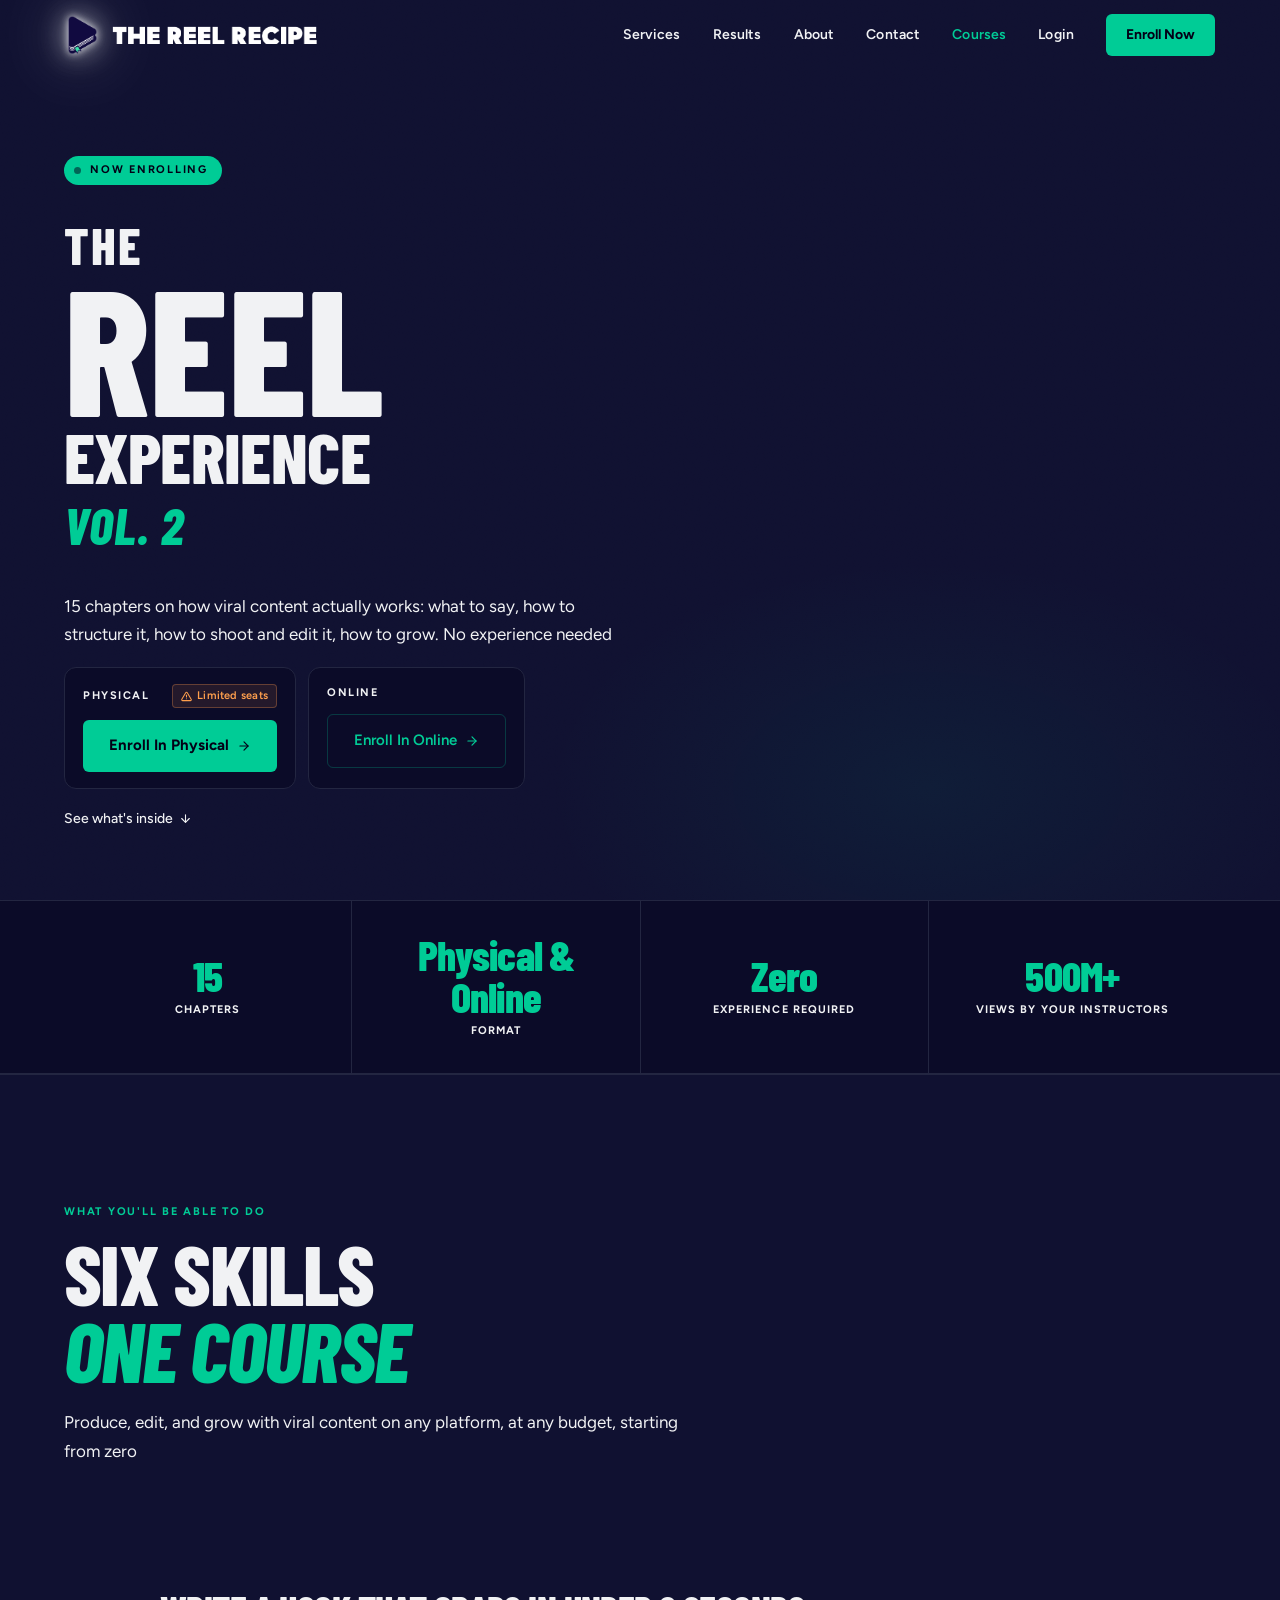
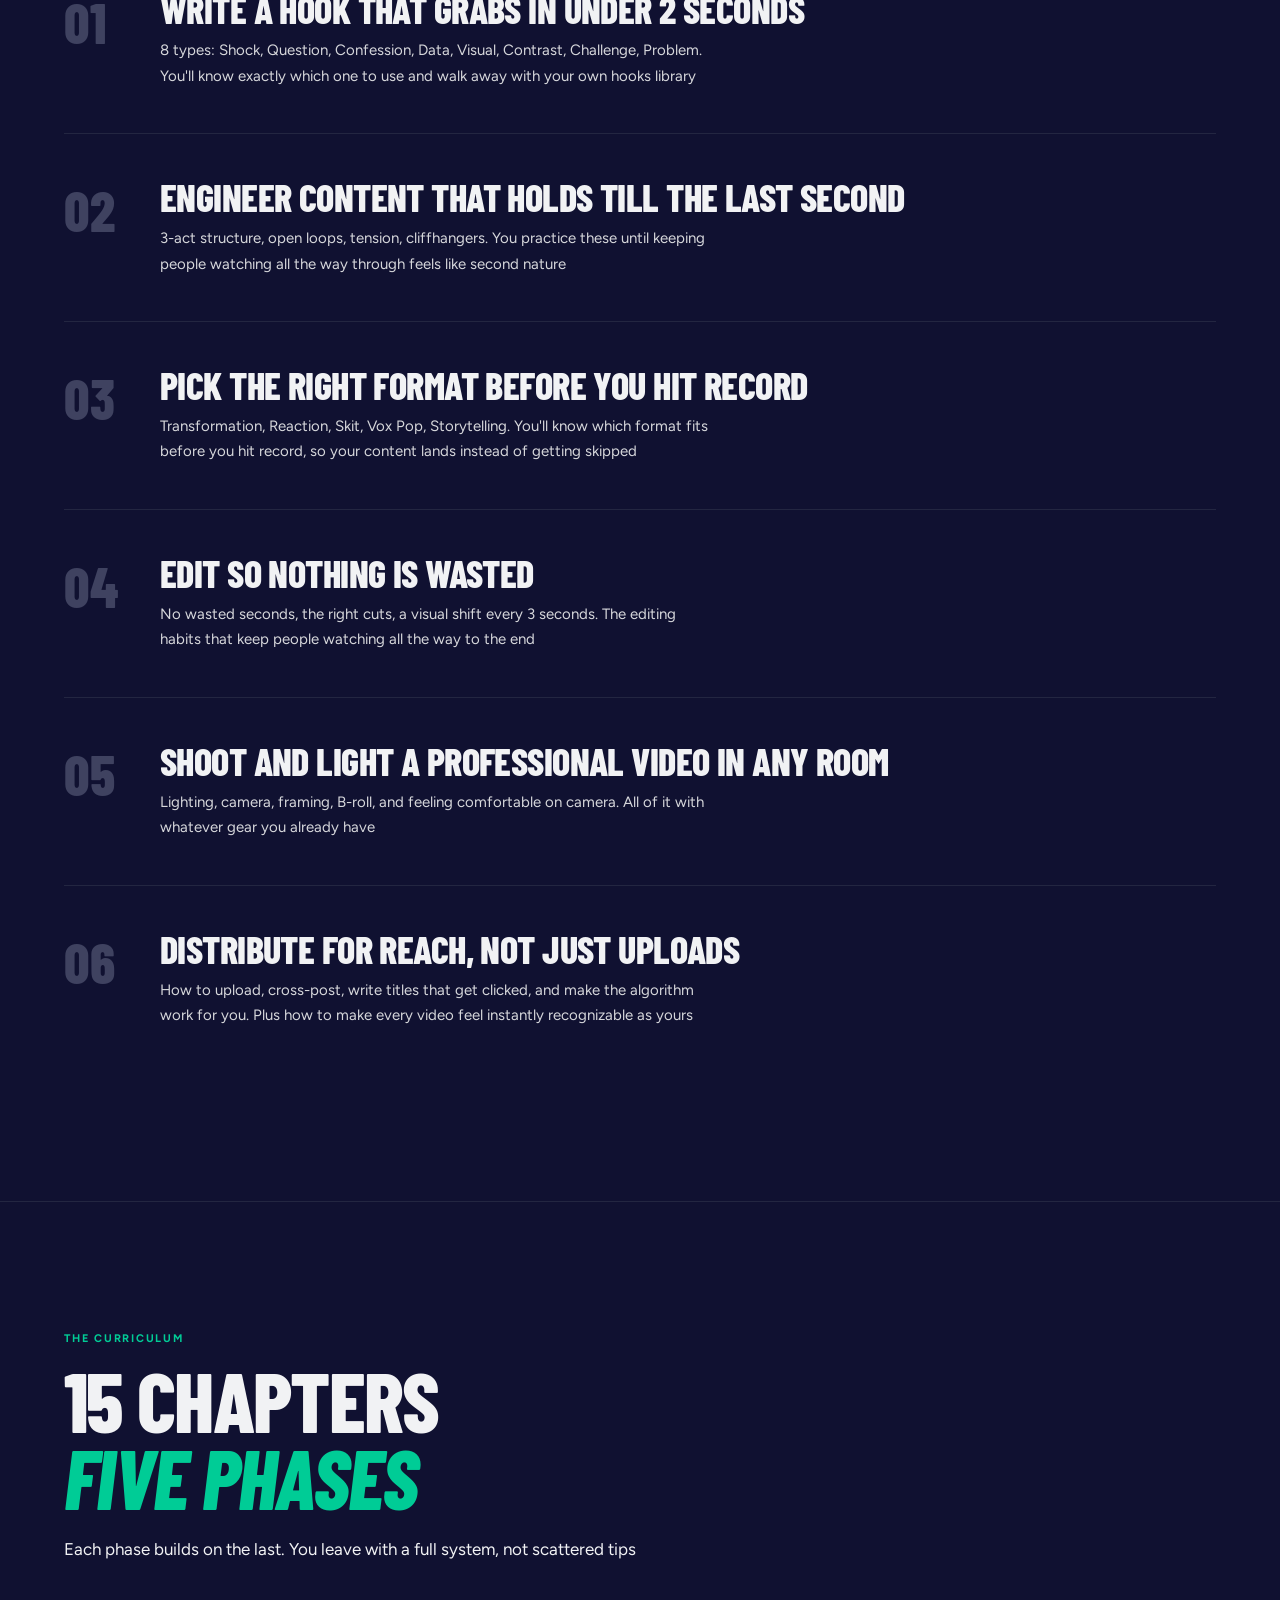
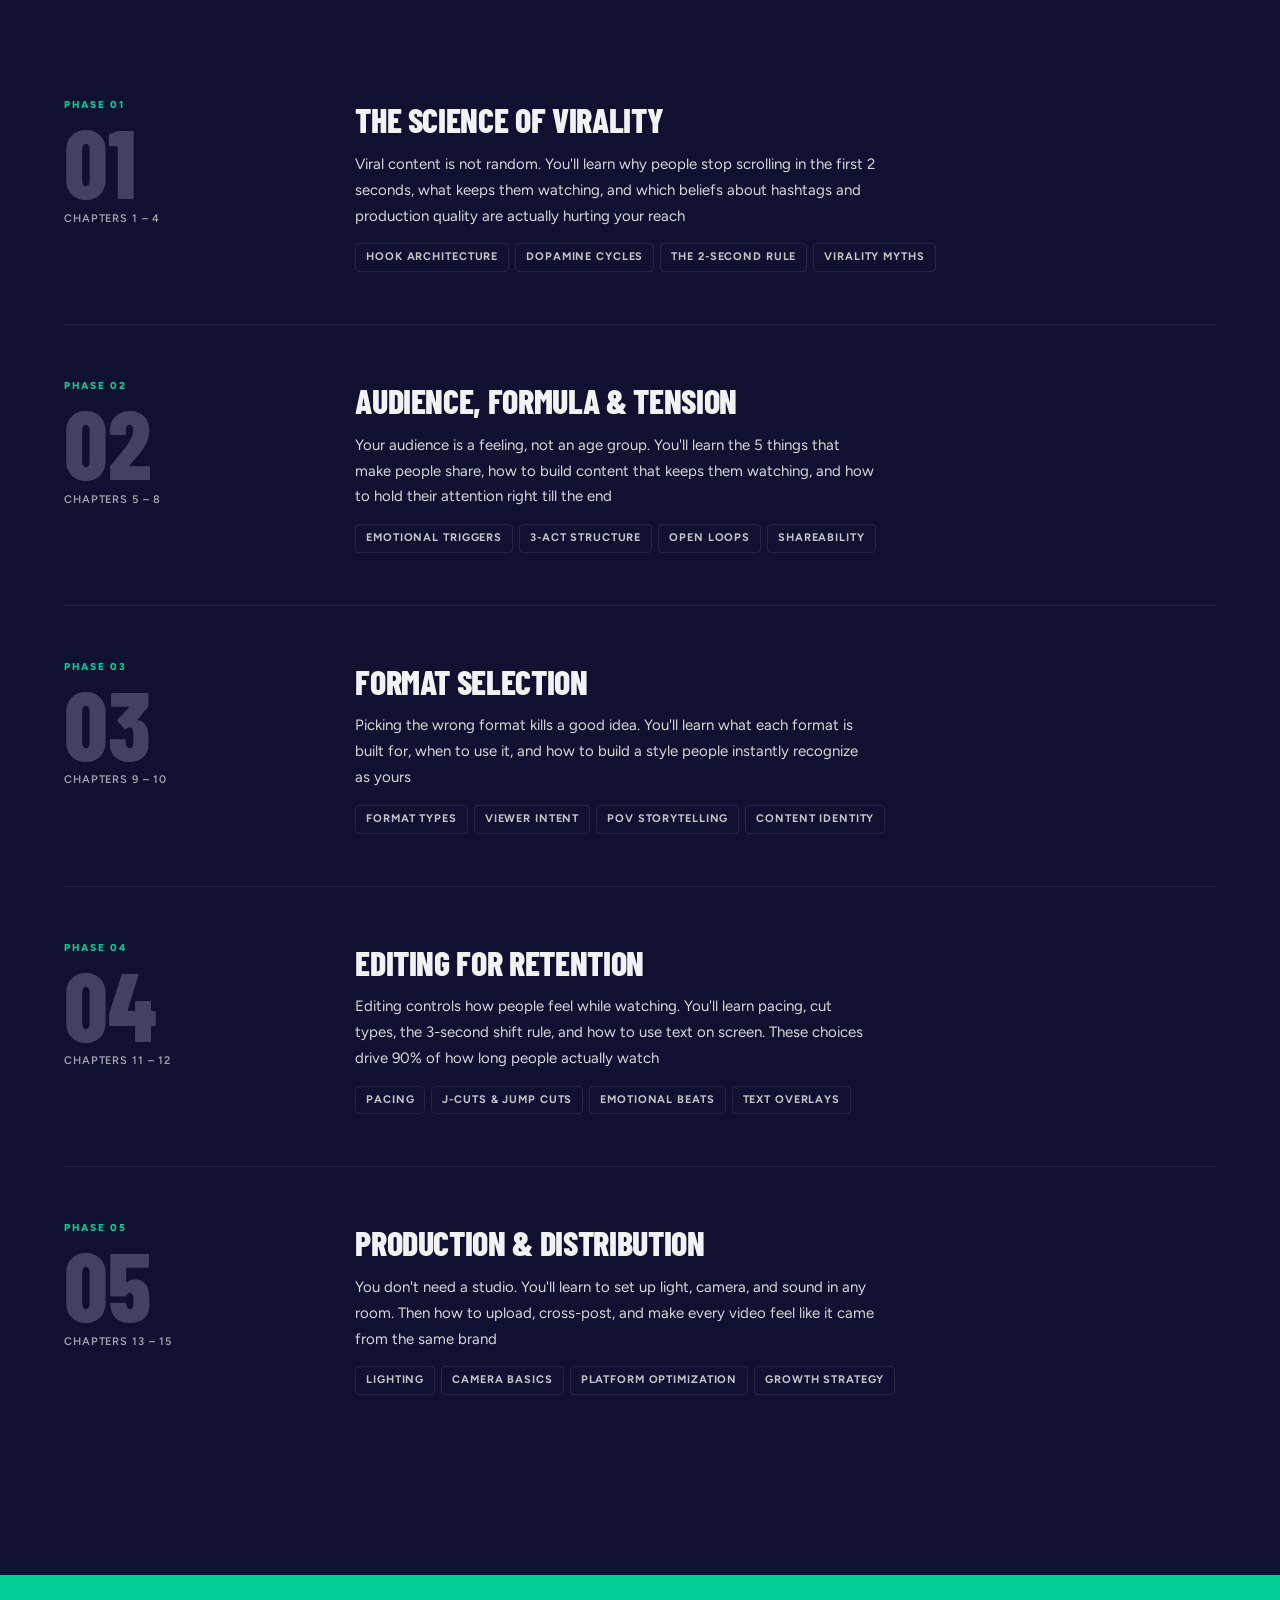
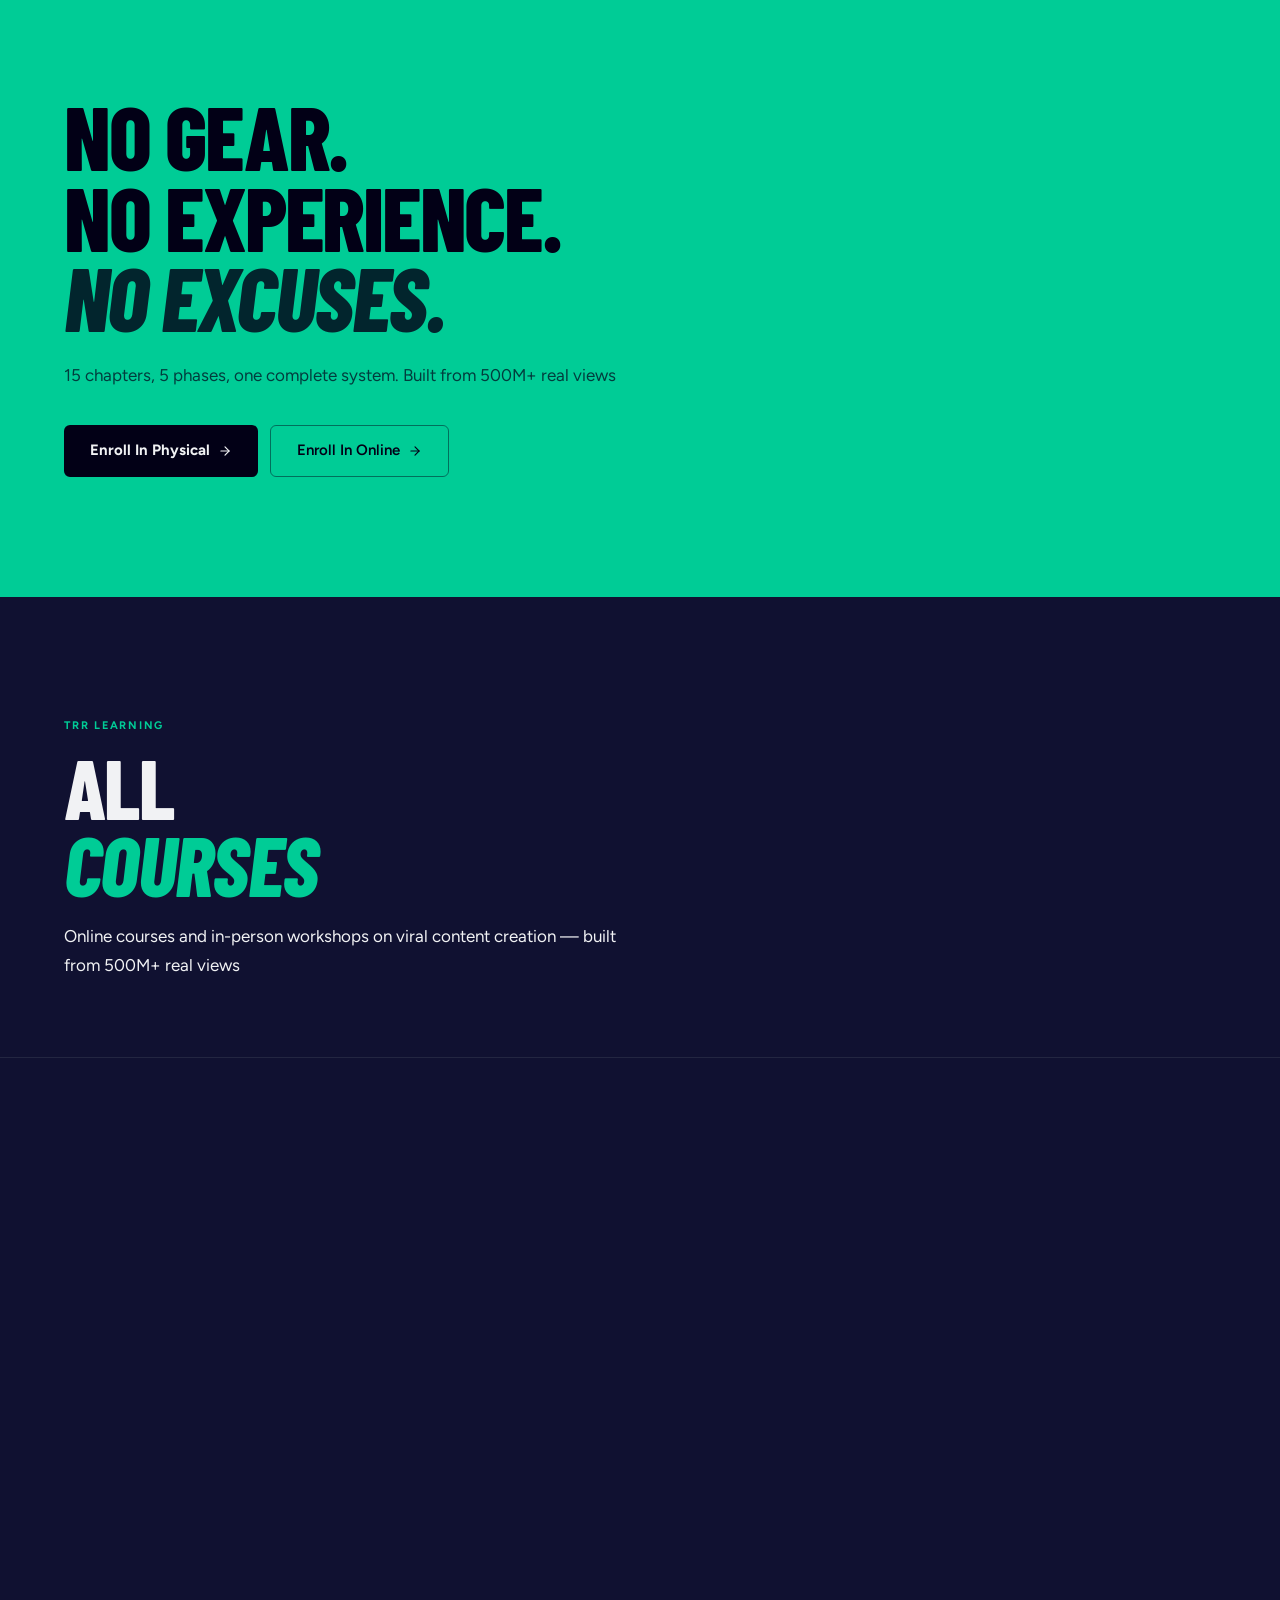
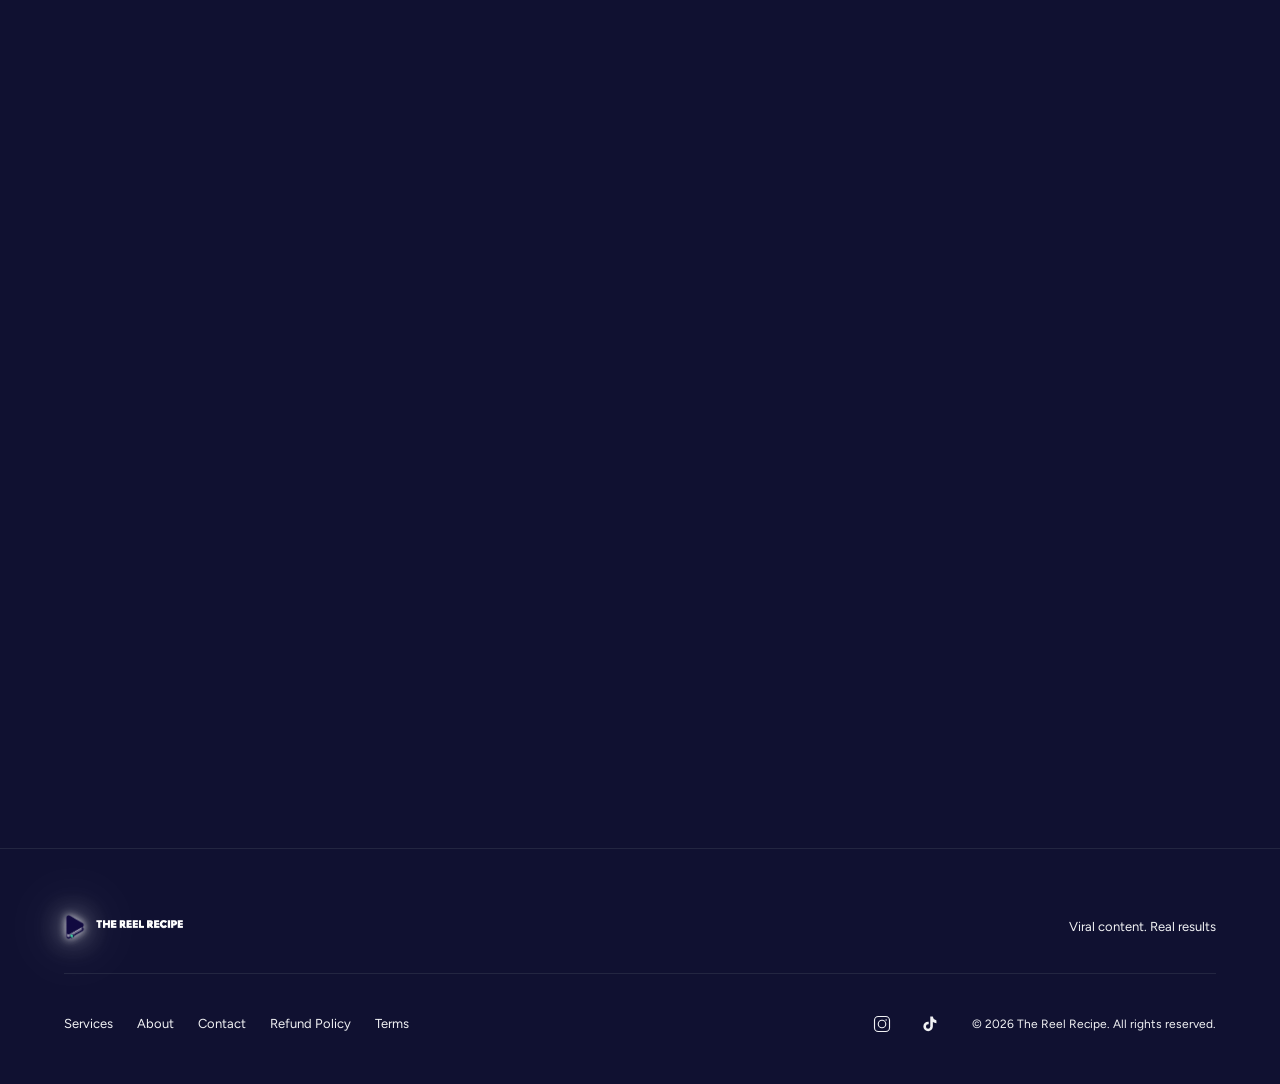
==== index.html @ 1aa3c566 "Rename course.html to index.html Co-Authored-By: Claude Sonnet 4.6 <noreply@anthropic.com>" ====
<!DOCTYPE html>
<html lang="en" dir="ltr">
<head>
  <!-- Google Tag Manager -->
  <script>(function(w,d,s,l,i){w[l]=w[l]||[];w[l].push({'gtm.start':
  new Date().getTime(),event:'gtm.js'});var f=d.getElementsByTagName(s)[0],
  j=d.createElement(s),dl=l!='dataLayer'?'&l='+l:'';j.async=true;j.src=
  'https://www.googletagmanager.com/gtm.js?id='+i+dl;f.parentNode.insertBefore(j,f);
  })(window,document,'script','dataLayer','GTM-PLQF6TVG');</script>
  <!-- End Google Tag Manager -->

  <meta charset="UTF-8">
  <meta name="viewport" content="width=device-width, initial-scale=1.0">
  <title>The Reel Experience Vol. 2 | The Reel Recipe</title>
  <meta name="description" content="The Reel Experience Vol. 2 — 15 chapters. The complete system for making content that goes viral, from the team behind 500M+ views.">
  <meta name="theme-color" content="#090b1a">

  <link rel="preconnect" href="https://fonts.googleapis.com">
  <link rel="preconnect" href="https://fonts.gstatic.com" crossorigin>
  <link rel="preload" href="./fonts/vip-hala-bold.otf" as="font" type="font/otf" crossorigin>
  <link href="https://fonts.googleapis.com/css2?family=Barlow+Condensed:ital,wght@0,600;0,700;0,800;0,900;1,700;1,800&family=Figtree:wght@300;400;500;600&family=Cairo:wght@400;500;600;700;800&display=block" rel="stylesheet">

  <link rel="stylesheet" href="styles.css">

  <style>
    /* ── Course hero ── */
    .course-hero {
      min-height: 100svh;
      display: flex; flex-direction: column; justify-content: center;
      padding-top: 68px;
      position: relative; overflow: hidden;
    }

    .course-hero::before {
      content: '';
      position: absolute; inset: 0; z-index: 0; pointer-events: none;
      background-image: url("data:image/svg+xml,%3Csvg xmlns='http://www.w3.org/2000/svg' width='300' height='300'%3E%3Cfilter id='n'%3E%3CfeTurbulence type='fractalNoise' baseFrequency='0.75' numOctaves='4' stitchTiles='stitch'/%3E%3C/filter%3E%3Crect width='300' height='300' filter='url(%23n)'/%3E%3C/svg%3E");
      background-size: 200px;
      opacity: 0.038;
      mix-blend-mode: overlay;
    }

    .course-hero::after {
      content: '';
      position: absolute; bottom: -15%; right: -5%; z-index: 0; pointer-events: none;
      width: 65%; height: 55%;
      background: radial-gradient(ellipse at center, oklch(74% 0.17 168 / 0.06) 0%, transparent 65%);
    }

    .course-hero-inner {
      position: relative; z-index: 1;
      width: 100%; max-width: var(--wrap);
      margin: 0 auto;
      padding: clamp(28px, 3.5vw, 48px) clamp(20px, 5vw, 80px) clamp(16px, 2vw, 28px);
      flex: 1; display: flex; flex-direction: column; justify-content: center;
    }

    /* Enrollment badge */
    .enroll-badge {
      display: inline-flex; align-items: center; gap: 9px;
      font-size: 11px; font-weight: 700; letter-spacing: 0.16em; text-transform: uppercase;
      color: oklch(9% 0.065 278);
      background: var(--accent);
      padding: 5px 14px 5px 10px;
      border-radius: 999px;
      margin-bottom: clamp(20px, 3vw, 32px);
      width: fit-content;
    }

    .enroll-badge-dot {
      width: 7px; height: 7px; border-radius: 50%;
      background: oklch(9% 0.065 278 / 0.5);
      flex-shrink: 0;
      animation: badge-pulse 2.2s ease-in-out infinite;
    }

    @keyframes badge-pulse {
      0%, 100% { opacity: 1; transform: scale(1); }
      50%       { opacity: 0.35; transform: scale(0.6); }
    }

    /* Course title typography */
    .course-title {
      display: flex; flex-direction: column;
      font-family: var(--fd);
      font-weight: 800;
      text-transform: uppercase;
      letter-spacing: -0.025em;
      margin-bottom: clamp(22px, 3vw, 36px);
    }

    .ct-the {
      font-size: clamp(26px, 4vw, 54px);
      color: var(--text-2);
      line-height: 1.1;
      letter-spacing: 0.04em;
    }

    .ct-reel {
      font-size: clamp(82px, 14vw, 188px);
      color: var(--text);
      line-height: 0.82;
    }

    .ct-experience {
      font-size: clamp(34px, 5.5vw, 72px);
      color: var(--text);
      line-height: 1.05;
    }

    .ct-vol {
      font-size: clamp(26px, 4vw, 52px);
      font-style: italic;
      color: var(--accent);
      line-height: 1.2;
      letter-spacing: 0.02em;
    }

    .course-hero-foot {
      display: flex; flex-direction: column; gap: 18px;
      max-width: 560px;
    }

    /* ── Format option cards ── */
    .course-format-options {
      display: flex;
      gap: 12px;
      flex-wrap: wrap;
    }

    .format-card {
      display: flex; flex-direction: column; gap: 12px;
      padding: 16px 18px;
      border: 1px solid var(--border);
      border-radius: var(--r-lg);
      background: var(--surface);
      min-width: 192px;
      transition: border-color 0.22s ease;
    }

    .format-card:hover { border-color: var(--border-2); }

    .format-card-header {
      display: flex; align-items: center; justify-content: space-between; gap: 10px;
      flex-wrap: wrap;
    }

    .format-label {
      font-size: 11px; font-weight: 700; letter-spacing: 0.14em; text-transform: uppercase;
      color: var(--text-2);
    }

    .seats-alert {
      display: inline-flex; align-items: center; gap: 5px;
      font-size: 11px; font-weight: 600; letter-spacing: 0.02em;
      color: oklch(80% 0.16 55);
      background: oklch(80% 0.16 55 / 0.1);
      border: 1px solid oklch(80% 0.16 55 / 0.28);
      border-radius: 4px;
      padding: 2px 8px;
      white-space: nowrap;
    }

    .course-see-inside {
      display: inline-flex; align-items: center; gap: 6px;
      font-size: 14px; font-weight: 500;
      color: var(--text-2);
      transition: color 0.2s ease;
      text-decoration: none;
    }

    .course-see-inside:hover { color: var(--text); }

    /* ── Course meta strip ── */
    .course-meta-strip {
      border-top: 1px solid var(--border);
      border-bottom: 1px solid var(--border);
      background: var(--surface);
    }

    .course-meta-items {
      display: flex; align-items: stretch;
      flex-wrap: wrap;
    }

    .course-meta-item {
      flex: 1; min-width: 140px;
      display: flex; flex-direction: column; align-items: center; justify-content: center;
      gap: 5px;
      padding: clamp(20px, 3vw, 32px) 24px;
      text-align: center;
    }

    .meta-val {
      font-family: var(--fd);
      font-size: clamp(26px, 3.5vw, 42px);
      font-weight: 800; letter-spacing: -0.02em; line-height: 1;
      color: var(--accent);
    }

    .meta-lbl {
      font-size: 11px; font-weight: 700; letter-spacing: 0.1em; text-transform: uppercase;
      color: var(--text-2);
    }

    .meta-rule { width: 1px; background: var(--border); flex-shrink: 0; }

    /* ── Outcomes — editorial numbered list ── */
    .course-outcomes-section { border-top: 1px solid var(--border); }

    .outcomes-editorial {
      display: flex; flex-direction: column;
    }

    .oe-row {
      display: grid;
      grid-template-columns: 72px 1fr;
      align-items: start;
      gap: 24px;
      padding: clamp(28px, 4vw, 44px) 0;
      border-top: 1px solid var(--border);
      transition: background 0.22s ease;
    }

    .oe-row:first-child { border-top: none; }

    .oe-n {
      font-family: var(--fd);
      font-size: clamp(36px, 5vw, 56px);
      font-weight: 800; line-height: 1;
      color: var(--border-2);
      user-select: none;
      padding-top: 4px;
    }

    .oe-body { display: flex; flex-direction: column; gap: 8px; }

    .oe-outcome {
      font-family: var(--fd);
      font-size: clamp(24px, 3vw, 38px);
      font-weight: 800; text-transform: uppercase;
      letter-spacing: -0.015em; line-height: 1.05;
      color: var(--text);
    }

    .oe-detail {
      font-size: clamp(13px, 1.4vw, 15px);
      color: oklch(88% 0.005 278);
      line-height: 1.7;
      max-width: 56ch;
    }

    /* ── Curriculum — phase groupings ── */
    .curriculum-section { border-top: 1px solid var(--border); }

    .phase-list { display: flex; flex-direction: column; }

    .phase-row {
      display: grid;
      grid-template-columns: clamp(160px, 20vw, 240px) 1fr;
      gap: clamp(24px, 4vw, 56px);
      padding: clamp(32px, 4.5vw, 52px) 0;
      border-top: 1px solid var(--border);
      align-items: start;
      transition: background 0.22s ease;
    }

    .phase-row:first-child { border-top: none; }

    .phase-meta { display: flex; flex-direction: column; gap: 6px; }

    .phase-tag {
      font-size: 10px; font-weight: 800; letter-spacing: 0.2em; text-transform: uppercase;
      color: var(--accent);
    }

    .phase-num {
      font-family: var(--fd);
      font-size: clamp(52px, 8vw, 96px);
      font-weight: 800; line-height: 0.88;
      color: var(--border-2);
      user-select: none;
    }

    .phase-chapters {
      font-size: 11px; font-weight: 600; letter-spacing: 0.08em; text-transform: uppercase;
      color: oklch(72% 0.012 278);
    }

    .phase-content { display: flex; flex-direction: column; gap: 14px; padding-top: 6px; }

    .phase-name {
      font-family: var(--fd);
      font-size: clamp(22px, 2.8vw, 34px);
      font-weight: 800; text-transform: uppercase; letter-spacing: -0.01em; line-height: 1.05;
      color: var(--text);
    }

    .phase-desc {
      font-size: clamp(13px, 1.4vw, 15px);
      color: oklch(88% 0.005 278);
      line-height: 1.72;
      max-width: 52ch;
    }

    .phase-topics {
      display: flex; flex-wrap: wrap; gap: 6px;
    }

    .phase-topic {
      font-size: 11px; font-weight: 700; letter-spacing: 0.08em; text-transform: uppercase;
      color: oklch(82% 0.008 278);
      padding: 4px 10px;
      border: 1px solid var(--border);
      border-radius: 4px;
    }

    /* ── Responsive ── */
    @media (max-width: 768px) {
      .oe-row { grid-template-columns: 44px 1fr; gap: 16px; }
      .phase-row { grid-template-columns: 1fr; gap: 14px; }
      .phase-num { font-size: clamp(44px, 12vw, 72px); }
      .course-meta-items { flex-direction: column; }
      .meta-rule { width: 100%; height: 1px; }
      .course-meta-item { align-items: flex-start; text-align: left; padding: 20px 24px; }
    }

    @media (max-width: 480px) {
      .course-hero { justify-content: flex-start; min-height: unset; padding-top: 60px; }
      .course-hero-inner { flex: none; justify-content: flex-start; padding-top: 20px; padding-bottom: 12px; }
    }

    /* ── Course catalogue ── */
    .courses-hero {
      padding: clamp(80px, 10vw, 120px) 0 clamp(48px, 6vw, 80px);
      border-bottom: 1px solid var(--border);
    }

    .courses-grid {
      display: grid;
      grid-template-columns: repeat(auto-fill, minmax(300px, 1fr));
      gap: 20px;
      padding: clamp(48px, 6vw, 80px) 0;
    }

    .course-card {
      display: flex;
      flex-direction: column;
      background: var(--surface);
      border: 1px solid var(--border);
      border-radius: var(--r-lg);
      overflow: hidden;
      transition: border-color 0.22s ease, transform 0.22s var(--expo);
    }
    .course-card:hover { border-color: var(--border-2); transform: translateY(-3px); }

    .course-card-thumb {
      width: 100%;
      aspect-ratio: 16 / 9;
      background: var(--surface-2);
      display: flex;
      align-items: center;
      justify-content: center;
      border-bottom: 1px solid var(--border);
      position: relative;
      overflow: hidden;
    }
    .course-card-thumb::after {
      content: '';
      position: absolute;
      inset: 0;
      background: radial-gradient(ellipse at 70% 60%, oklch(74% 0.17 168 / 0.08) 0%, transparent 65%);
    }

    .thumb-placeholder {
      font-family: var(--fd);
      font-size: 11px;
      font-weight: 700;
      letter-spacing: 0.14em;
      text-transform: uppercase;
      color: var(--border-2);
    }

    .course-card-body {
      padding: 22px 22px 20px;
      display: flex;
      flex-direction: column;
      gap: 10px;
      flex: 1;
    }

    .course-card-badges { display: flex; align-items: center; gap: 8px; flex-wrap: wrap; }

    .type-badge {
      display: inline-flex;
      align-items: center;
      gap: 5px;
      font-size: 10px;
      font-weight: 800;
      letter-spacing: 0.16em;
      text-transform: uppercase;
      padding: 3px 10px;
      border-radius: 4px;
    }
    .type-badge--online  { color: var(--accent); background: oklch(74% 0.17 168 / 0.12); border: 1px solid oklch(74% 0.17 168 / 0.28); }
    .type-badge--physical { color: oklch(80% 0.16 55); background: oklch(80% 0.16 55 / 0.1); border: 1px solid oklch(80% 0.16 55 / 0.28); }

    .course-card-title {
      font-family: var(--fd);
      font-size: clamp(22px, 2.5vw, 28px);
      font-weight: 800;
      text-transform: uppercase;
      letter-spacing: -0.01em;
      line-height: 1.05;
      color: var(--text);
    }

    .course-card-blurb { font-size: 14px; color: oklch(88% 0.005 278); line-height: 1.65; flex: 1; }

    .course-card-meta { display: flex; flex-direction: column; gap: 2px; padding-top: 6px; border-top: 1px solid var(--border); }
    .course-card-venue { font-size: 12px; color: var(--text-2); }

    .course-card-footer {
      padding: 0 22px 20px;
      display: flex;
      align-items: center;
      justify-content: space-between;
      gap: 12px;
      flex-wrap: wrap;
    }

    .course-price-block { display: flex; flex-direction: column; }
    .course-price {
      font-family: var(--fd);
      font-size: clamp(26px, 3vw, 34px);
      font-weight: 800;
      letter-spacing: -0.02em;
      line-height: 1;
      color: var(--text);
    }
    .price-vat-note { font-size: 11px; color: var(--text-2); margin-top: 2px; }

    @media (max-width: 640px) {
      .courses-grid { grid-template-columns: 1fr; }
      .course-card-footer { flex-direction: column; align-items: stretch; }
      .course-card-footer .btn-primary { justify-content: center; }
    }
  </style>
</head>

<body>
  <!-- Google Tag Manager (noscript) -->
  <noscript><iframe src="https://www.googletagmanager.com/ns.html?id=GTM-KRP6MZZF"
  height="0" width="0" style="display:none;visibility:hidden"></iframe></noscript>
  <!-- End Google Tag Manager (noscript) -->

  <a href="#main-content" class="skip-link">Skip to content</a>

  <!-- ===== NAVBAR ===== -->
  <div class="navbar-wrap" id="navbar-wrap">
    <nav class="navbar" id="navbar">
      <div class="nb-content">
        <a href="../" class="nb-logo">
          <picture>
            <source srcset="./logo-icon.avif" type="image/avif">
            <img src="./logo-icon.png" alt="" class="nb-logo-icon">
          </picture>
          <picture>
            <source srcset="./logo-wordmark.avif" type="image/avif">
            <img src="./logo-wordmark.png" alt="The Reel Recipe" class="nb-logo-wordmark">
          </picture>
        </a>

        <div class="nb-links">
          <a href="./#services" class="nb-link">Services</a>
          <a href="./#work" class="nb-link">Results</a>
          <a href="./#about" class="nb-link">About</a>
          <a href="./#contact" class="nb-link">Contact</a>
          <a href="./index.html" class="nb-link nb-link--courses">Courses</a>
          <a href="./login.html" class="nb-link" id="nav-login">Login</a>
          <a href="./my-learning.html" class="nb-link" id="nav-mylearning" style="display:none">My Learning</a>
          <button class="nb-link" id="nav-logout" style="display:none;background:none;border:none;cursor:pointer;font:inherit;color:inherit;padding:0;">Log out</button>
          <a href="https://airtable.com/appj3aOW7Qep6cPSx/pagvALyDfWmsXf89I/form" target="_blank" rel="noopener noreferrer" class="nb-cta">Enroll Now</a>
        </div>

        <div class="nb-right-mobile">
          <button type="button" class="nb-menu-btn" id="menuBtn" aria-label="Toggle menu">
            <svg id="iconMenu" width="22" height="22" viewBox="0 0 24 24" fill="none" stroke="currentColor" stroke-width="2" stroke-linecap="round"><line x1="3" y1="6" x2="21" y2="6"/><line x1="3" y1="12" x2="21" y2="12"/><line x1="3" y1="18" x2="21" y2="18"/></svg>
            <svg id="iconX" width="22" height="22" viewBox="0 0 24 24" fill="none" stroke="currentColor" stroke-width="2" stroke-linecap="round" style="display:none"><line x1="18" y1="6" x2="6" y2="18"/><line x1="6" y1="6" x2="18" y2="18"/></svg>
          </button>
        </div>
      </div>
    </nav>
  </div>

  <!-- Mobile menu -->
  <div class="mobile-menu" id="mobileMenu">
    <div class="mm-header">
      <picture>
        <source srcset="./logo-icon.avif" type="image/avif">
        <img src="./logo-icon.png" alt="" class="mm-logo-icon">
      </picture>
      <button type="button" class="mobile-close" onclick="closeMobile()" aria-label="Close menu">
        <svg width="24" height="24" viewBox="0 0 24 24" fill="none" stroke="currentColor" stroke-width="2" stroke-linecap="round"><line x1="18" y1="6" x2="6" y2="18"/><line x1="6" y1="6" x2="18" y2="18"/></svg>
      </button>
    </div>
    <div class="mobile-links">
      <a href="./#services" class="mobile-link" onclick="closeMobile()">Services</a>
      <a href="./#work" class="mobile-link" onclick="closeMobile()">Results</a>
      <a href="./#about" class="mobile-link" onclick="closeMobile()">About</a>
      <a href="./#contact" class="mobile-link" onclick="closeMobile()">Contact</a>
      <a href="./index.html" class="mobile-link mobile-link--courses" onclick="closeMobile()">Courses</a>
      <a href="./login.html" class="mobile-link" id="mob-login" onclick="closeMobile()">Login</a>
      <a href="./my-learning.html" class="mobile-link" id="mob-mylearning" style="display:none" onclick="closeMobile()">My Learning</a>
      <button class="mobile-link" id="mob-logout" style="display:none;background:none;border:none;cursor:pointer;font:inherit;text-align:left;width:100%;padding:10px 0;border-bottom:1px solid var(--border);" onclick="closeMobile()">Log out</button>
      <a href="https://airtable.com/appj3aOW7Qep6cPSx/pagvALyDfWmsXf89I/form" target="_blank" rel="noopener noreferrer" class="mobile-cta">Enroll Now</a>
    </div>
  </div>

  <main id="main-content">

    <!-- ===== HERO ===== -->
    <section class="course-hero">
      <div class="course-hero-inner">

        <div class="enroll-badge fade-up" style="animation-delay:.2s">
          <span class="enroll-badge-dot"></span>
          Now Enrolling
        </div>

        <h1 class="course-title">
          <span class="ct-the fade-up" style="animation-delay:.32s">The</span>
          <span class="ct-reel fade-up" style="animation-delay:.44s">Reel</span>
          <span class="ct-experience fade-up" style="animation-delay:.54s">Experience</span>
          <span class="ct-vol fade-up" style="animation-delay:.64s">Vol. 2</span>
        </h1>

        <div class="course-hero-foot fade-up" style="animation-delay:.8s">
          <p class="hero-sub">15 chapters on how viral content actually works: what to say, how to structure it, how to shoot and edit it, how to grow. No experience needed</p>
          <div class="course-format-options">

            <div class="format-card">
              <div class="format-card-header">
                <span class="format-label">Physical</span>
                <span class="seats-alert">
                  <svg width="11" height="11" viewBox="0 0 24 24" fill="none" stroke="currentColor" stroke-width="2.2" stroke-linecap="round" stroke-linejoin="round" aria-hidden="true"><path d="M10.29 3.86L1.82 18a2 2 0 0 0 1.71 3h16.94a2 2 0 0 0 1.71-3L13.71 3.86a2 2 0 0 0-3.42 0z"/><line x1="12" y1="9" x2="12" y2="13"/><line x1="12" y1="17" x2="12.01" y2="17"/></svg>
                  Limited seats
                </span>
              </div>
              <a href="https://airtable.com/appj3aOW7Qep6cPSx/pagvALyDfWmsXf89I/form" target="_blank" rel="noopener noreferrer" class="btn-primary">
                Enroll In Physical
                <svg width="14" height="14" viewBox="0 0 24 24" fill="none" stroke="currentColor" stroke-width="2" stroke-linecap="round" aria-hidden="true"><path d="M5 12h14"/><path d="m12 5 7 7-7 7"/></svg>
              </a>
            </div>

            <div class="format-card">
              <div class="format-card-header">
                <span class="format-label">Online</span>
              </div>
              <a href="https://airtable.com/appj3aOW7Qep6cPSx/pagvALyDfWmsXf89I/form" target="_blank" rel="noopener noreferrer" class="btn-ghost">
                Enroll In Online
                <svg width="14" height="14" viewBox="0 0 24 24" fill="none" stroke="currentColor" stroke-width="2" stroke-linecap="round" aria-hidden="true"><path d="M5 12h14"/><path d="m12 5 7 7-7 7"/></svg>
              </a>
            </div>

          </div>

          <a href="#what-you-get" class="course-see-inside">
            See what's inside
            <svg width="13" height="13" viewBox="0 0 24 24" fill="none" stroke="currentColor" stroke-width="2" stroke-linecap="round" stroke-linejoin="round" aria-hidden="true"><path d="M12 5v14"/><path d="m19 12-7 7-7-7"/></svg>
          </a>
        </div>

      </div>
    </section>

    <!-- ===== COURSE META STRIP ===== -->
    <div class="course-meta-strip">
      <div class="container">
        <div class="course-meta-items">
          <div class="course-meta-item scroll-reveal">
            <span class="meta-val">15</span>
            <span class="meta-lbl">Chapters</span>
          </div>
          <div class="meta-rule" aria-hidden="true"></div>
          <div class="course-meta-item scroll-reveal" style="transition-delay:.06s">
            <span class="meta-val">Physical &amp; Online</span>
            <span class="meta-lbl">Format</span>
          </div>
          <div class="meta-rule" aria-hidden="true"></div>
          <div class="course-meta-item scroll-reveal" style="transition-delay:.12s">
            <span class="meta-val">Zero</span>
            <span class="meta-lbl">Experience Required</span>
          </div>
          <div class="meta-rule" aria-hidden="true"></div>
          <div class="course-meta-item scroll-reveal" style="transition-delay:.18s">
            <span class="meta-val">500M+</span>
            <span class="meta-lbl">Views by Your Instructors</span>
          </div>
        </div>
      </div>
    </div>

    <!-- ===== WHAT YOU GET ===== -->
    <section id="what-you-get" class="section course-outcomes-section">
      <div class="container">

        <div class="section-head scroll-reveal">
          <div class="section-label">What You'll Be Able to Do</div>
          <h2 class="section-title">
            Six skills<br>
            <em style="font-style:italic; color:var(--accent)">One Course</em>
          </h2>
          <p class="section-sub">Produce, edit, and grow with viral content on any platform, at any budget, starting from zero</p>
        </div>

        <div class="outcomes-editorial">

          <div class="oe-row scroll-reveal">
            <span class="oe-n">01</span>
            <div class="oe-body">
              <h3 class="oe-outcome">Write a hook that grabs in under 2 seconds</h3>
              <p class="oe-detail">8 types: Shock, Question, Confession, Data, Visual, Contrast, Challenge, Problem. You'll know exactly which one to use and walk away with your own hooks library</p>
            </div>
          </div>

          <div class="oe-row scroll-reveal" style="transition-delay:.06s">
            <span class="oe-n">02</span>
            <div class="oe-body">
              <h3 class="oe-outcome">Engineer content that holds till the last second</h3>
              <p class="oe-detail">3-act structure, open loops, tension, cliffhangers. You practice these until keeping people watching all the way through feels like second nature</p>
            </div>
          </div>

          <div class="oe-row scroll-reveal" style="transition-delay:.1s">
            <span class="oe-n">03</span>
            <div class="oe-body">
              <h3 class="oe-outcome">Pick the right format before you hit record</h3>
              <p class="oe-detail">Transformation, Reaction, Skit, Vox Pop, Storytelling. You'll know which format fits before you hit record, so your content lands instead of getting skipped</p>
            </div>
          </div>

          <div class="oe-row scroll-reveal" style="transition-delay:.14s">
            <span class="oe-n">04</span>
            <div class="oe-body">
              <h3 class="oe-outcome">Edit so nothing is wasted</h3>
              <p class="oe-detail">No wasted seconds, the right cuts, a visual shift every 3 seconds. The editing habits that keep people watching all the way to the end</p>
            </div>
          </div>

          <div class="oe-row scroll-reveal" style="transition-delay:.18s">
            <span class="oe-n">05</span>
            <div class="oe-body">
              <h3 class="oe-outcome">Shoot and light a professional video in any room</h3>
              <p class="oe-detail">Lighting, camera, framing, B-roll, and feeling comfortable on camera. All of it with whatever gear you already have</p>
            </div>
          </div>

          <div class="oe-row scroll-reveal" style="transition-delay:.22s">
            <span class="oe-n">06</span>
            <div class="oe-body">
              <h3 class="oe-outcome">Distribute for reach, not just uploads</h3>
              <p class="oe-detail">How to upload, cross-post, write titles that get clicked, and make the algorithm work for you. Plus how to make every video feel instantly recognizable as yours</p>
            </div>
          </div>

        </div>
      </div>
    </section>

    <!-- ===== THE SYSTEM ===== -->
    <section id="curriculum" class="section curriculum-section">
      <div class="container">

        <div class="section-head scroll-reveal">
          <div class="section-label">The Curriculum</div>
          <h2 class="section-title">
            15 chapters<br>
            <em style="font-style:italic; color:var(--accent)">Five phases</em>
          </h2>
          <p class="section-sub">Each phase builds on the last. You leave with a full system, not scattered tips</p>
        </div>

        <div class="phase-list">

          <div class="phase-row scroll-reveal">
            <div class="phase-meta">
              <span class="phase-tag">Phase 01</span>
              <div class="phase-num">01</div>
              <span class="phase-chapters">Chapters 1 – 4</span>
            </div>
            <div class="phase-content">
              <h3 class="phase-name">The Science of Virality</h3>
              <p class="phase-desc">Viral content is not random. You'll learn why people stop scrolling in the first 2 seconds, what keeps them watching, and which beliefs about hashtags and production quality are actually hurting your reach</p>
              <div class="phase-topics">
                <span class="phase-topic">Hook architecture</span>
                <span class="phase-topic">Dopamine cycles</span>
                <span class="phase-topic">The 2-second rule</span>
                <span class="phase-topic">Virality myths</span>
              </div>
            </div>
          </div>

          <div class="phase-row scroll-reveal" style="transition-delay:.07s">
            <div class="phase-meta">
              <span class="phase-tag">Phase 02</span>
              <div class="phase-num">02</div>
              <span class="phase-chapters">Chapters 5 – 8</span>
            </div>
            <div class="phase-content">
              <h3 class="phase-name">Audience, Formula &amp; Tension</h3>
              <p class="phase-desc">Your audience is a feeling, not an age group. You'll learn the 5 things that make people share, how to build content that keeps them watching, and how to hold their attention right till the end</p>
              <div class="phase-topics">
                <span class="phase-topic">Emotional triggers</span>
                <span class="phase-topic">3-act structure</span>
                <span class="phase-topic">Open loops</span>
                <span class="phase-topic">Shareability</span>
              </div>
            </div>
          </div>

          <div class="phase-row scroll-reveal" style="transition-delay:.14s">
            <div class="phase-meta">
              <span class="phase-tag">Phase 03</span>
              <div class="phase-num">03</div>
              <span class="phase-chapters">Chapters 9 – 10</span>
            </div>
            <div class="phase-content">
              <h3 class="phase-name">Format Selection</h3>
              <p class="phase-desc">Picking the wrong format kills a good idea. You'll learn what each format is built for, when to use it, and how to build a style people instantly recognize as yours</p>
              <div class="phase-topics">
                <span class="phase-topic">Format types</span>
                <span class="phase-topic">Viewer intent</span>
                <span class="phase-topic">POV storytelling</span>
                <span class="phase-topic">Content identity</span>
              </div>
            </div>
          </div>

          <div class="phase-row scroll-reveal" style="transition-delay:.21s">
            <div class="phase-meta">
              <span class="phase-tag">Phase 04</span>
              <div class="phase-num">04</div>
              <span class="phase-chapters">Chapters 11 – 12</span>
            </div>
            <div class="phase-content">
              <h3 class="phase-name">Editing for Retention</h3>
              <p class="phase-desc">Editing controls how people feel while watching. You'll learn pacing, cut types, the 3-second shift rule, and how to use text on screen. These choices drive 90% of how long people actually watch</p>
              <div class="phase-topics">
                <span class="phase-topic">Pacing</span>
                <span class="phase-topic">J-cuts &amp; jump cuts</span>
                <span class="phase-topic">Emotional beats</span>
                <span class="phase-topic">Text overlays</span>
              </div>
            </div>
          </div>

          <div class="phase-row scroll-reveal" style="transition-delay:.28s">
            <div class="phase-meta">
              <span class="phase-tag">Phase 05</span>
              <div class="phase-num">05</div>
              <span class="phase-chapters">Chapters 13 – 15</span>
            </div>
            <div class="phase-content">
              <h3 class="phase-name">Production &amp; Distribution</h3>
              <p class="phase-desc">You don't need a studio. You'll learn to set up light, camera, and sound in any room. Then how to upload, cross-post, and make every video feel like it came from the same brand</p>
              <div class="phase-topics">
                <span class="phase-topic">Lighting</span>
                <span class="phase-topic">Camera basics</span>
                <span class="phase-topic">Platform optimization</span>
                <span class="phase-topic">Growth strategy</span>
              </div>
            </div>
          </div>

        </div>
      </div>
    </section>

    <!-- ===== ENROLL CTA ===== -->
    <section class="cta-section">
      <div class="container">
        <div class="cta-inner scroll-reveal">
          <h2 class="cta-hl">
            No gear.<br>
            No experience.<br>
            <em>No excuses.</em>
          </h2>
          <p class="cta-sub">15 chapters, 5 phases, one complete system. Built from 500M+ real views</p>
          <div class="cta-btns">
            <a href="https://airtable.com/appj3aOW7Qep6cPSx/pagvALyDfWmsXf89I/form" target="_blank" rel="noopener noreferrer" class="btn-dark">
              Enroll In Physical
              <svg width="14" height="14" viewBox="0 0 24 24" fill="none" stroke="currentColor" stroke-width="2" stroke-linecap="round" aria-hidden="true"><path d="M5 12h14"/><path d="m12 5 7 7-7 7"/></svg>
            </a>
            <a href="https://airtable.com/appj3aOW7Qep6cPSx/pagvALyDfWmsXf89I/form" target="_blank" rel="noopener noreferrer" class="btn-outline-dark">
              Enroll In Online
              <svg width="14" height="14" viewBox="0 0 24 24" fill="none" stroke="currentColor" stroke-width="2" stroke-linecap="round" aria-hidden="true"><path d="M5 12h14"/><path d="m12 5 7 7-7 7"/></svg>
            </a>
          </div>
        </div>
      </div>
    </section>

    <!-- ===== ALL COURSES ===== -->
    <section class="courses-hero">
      <div class="container">
        <div class="section-label fade-up" style="animation-delay:.1s">TRR Learning</div>
        <h2 class="section-title fade-up" style="animation-delay:.22s">
          All<br>
          <em style="font-style:italic; color:var(--accent)">Courses</em>
        </h2>
        <p class="section-sub fade-up" style="animation-delay:.34s;max-width:52ch">
          Online courses and in-person workshops on viral content creation — built from 500M+ real views
        </p>
      </div>
    </section>

    <section class="section" style="padding-top:0">
      <div class="container">
        <div class="courses-grid" id="courses-grid">
          <!-- populated by JS -->
        </div>
      </div>
    </section>

    <!-- ===== FOOTER ===== -->
    <footer class="footer">
      <div class="container">
        <div class="footer-top">
          <a href="../" class="footer-brand">
            <picture>
              <source srcset="./logo-icon.avif" type="image/avif">
              <img src="./logo-icon.png" alt="" class="footer-icon">
            </picture>
            <picture>
              <source srcset="./logo-wordmark.avif" type="image/avif">
              <img src="./logo-wordmark.png" alt="The Reel Recipe" class="footer-wm">
            </picture>
          </a>
          <p class="footer-tag">Viral content. Real results</p>
        </div>
        <div class="footer-bottom">
          <nav class="footer-nav">
            <a href="./#services" class="footer-link">Services</a>
            <a href="./#about" class="footer-link">About</a>
            <a href="./#contact" class="footer-link">Contact</a>
            <a href="./refund-policy.html" class="footer-link">Refund Policy</a>
            <a href="./terms.html" class="footer-link">Terms</a>
          </nav>
          <div class="footer-end">
            <div class="footer-socials">
              <a href="https://instagram.com/thereelrecipe" target="_blank" rel="noopener noreferrer" class="fsoc" aria-label="Instagram">
                <svg width="18" height="18" viewBox="0 0 24 24" fill="none" stroke="currentColor" stroke-width="1.5" stroke-linecap="round" stroke-linejoin="round" aria-hidden="true"><rect x="2" y="2" width="20" height="20" rx="5"/><circle cx="12" cy="12" r="5"/><circle cx="17.5" cy="6.5" r="1" fill="currentColor" stroke="none"/></svg>
              </a>
              <a href="https://tiktok.com/@thereelrecipe" target="_blank" rel="noopener noreferrer" class="fsoc" aria-label="TikTok">
                <svg width="18" height="18" viewBox="0 0 24 24" fill="currentColor" aria-hidden="true"><path d="M19.59 6.69a4.83 4.83 0 01-3.77-4.25V2h-3.45v13.67a2.89 2.89 0 01-2.88 2.5 2.89 2.89 0 01-2.89-2.89 2.89 2.89 0 012.89-2.89c.28 0 .54.04.79.1V9.01a6.27 6.27 0 00-.79-.05 6.34 6.34 0 00-6.34 6.34 6.34 6.34 0 006.34 6.34 6.34 6.34 0 006.34-6.34V9.42a8.16 8.16 0 004.76 1.52V7.49a4.81 4.81 0 01-1-.8z"/></svg>
              </a>
            </div>
            <p class="footer-copy" id="footerCopy"></p>
          </div>
        </div>
      </div>
    </footer>

  </main>

  <script src="course.js"></script>
  <script type="module">
    import { COURSES, formatPrice } from './courses-data.js';
    import { isAuthenticated, logout } from './auth.js';

    const authed = isAuthenticated();
    document.getElementById('nav-login').style.display      = authed ? 'none' : '';
    document.getElementById('nav-mylearning').style.display = authed ? '' : 'none';
    document.getElementById('nav-logout').style.display     = authed ? '' : 'none';
    document.getElementById('mob-login').style.display      = authed ? 'none' : '';
    document.getElementById('mob-mylearning').style.display = authed ? '' : 'none';
    document.getElementById('mob-logout').style.display     = authed ? '' : 'none';
    document.getElementById('nav-logout').addEventListener('click', logout);
    document.getElementById('mob-logout').addEventListener('click', logout);

    const grid = document.getElementById('courses-grid');
    COURSES.forEach((course, i) => {
      const typeLabel  = course.type === 'online' ? 'Online' : 'In-person';
      const badgeClass = course.type === 'online' ? 'type-badge--online' : 'type-badge--physical';
      const venueLine  = (course.venue || course.date)
        ? `<div class="course-card-meta">
             ${course.venue ? `<span class="course-card-venue">${course.venue}</span>` : ''}
             ${course.date  ? `<span class="course-card-venue">${course.date}</span>`  : ''}
           </div>`
        : '';

      const card = document.createElement('article');
      card.className = 'course-card scroll-reveal';
      card.style.transitionDelay = `${i * 0.07}s`;
      card.innerHTML = `
        <div class="course-card-thumb" aria-hidden="true">
          <span class="thumb-placeholder">Thumbnail TBA</span>
        </div>
        <div class="course-card-body">
          <div class="course-card-badges">
            <span class="type-badge ${badgeClass}">${typeLabel}</span>
          </div>
          <h2 class="course-card-title">${course.title}</h2>
          <p class="course-card-blurb">${course.blurb}</p>
          ${venueLine}
        </div>
        <div class="course-card-footer">
          <div class="course-price-block">
            <span class="course-price">${formatPrice(course.priceEGP)}</span>
            <span class="price-vat-note">Price includes VAT</span>
          </div>
          <a href="./checkout.html?course=${encodeURIComponent(course.id)}" class="btn-primary">
            Enrol
            <svg width="14" height="14" viewBox="0 0 24 24" fill="none" stroke="currentColor" stroke-width="2" stroke-linecap="round" aria-hidden="true"><path d="M5 12h14"/><path d="m12 5 7 7-7 7"/></svg>
          </a>
        </div>
      `;
      grid.appendChild(card);
    });
  </script>
</body>
</html>
---- styles.css ----
/* =============================================================
   THE REEL RECIPE — styles.css
   Dark editorial agency. Barlow Condensed + Figtree + Cairo.
   Brand: deep indigo-navy bg + teal accent (from logo icon).
============================================================= */

@font-face {
  font-family: 'VIP Hala';
  src: url('./fonts/vip-hala-bold.otf') format('opentype');
  font-weight: 700;
  font-display: block;
}

@font-face {
  font-family: 'Cairo';
  src: url('./fonts/Cairo-Regular.ttf') format('truetype');
  font-weight: 400;
  font-display: swap;
}
@font-face {
  font-family: 'Cairo';
  src: url('./fonts/Cairo-Medium.ttf') format('truetype');
  font-weight: 500;
  font-display: swap;
}
@font-face {
  font-family: 'Cairo';
  src: url('./fonts/Cairo-SemiBold.ttf') format('truetype');
  font-weight: 600;
  font-display: swap;
}
@font-face {
  font-family: 'Cairo';
  src: url('./fonts/Cairo-Bold.ttf') format('truetype');
  font-weight: 700;
  font-display: swap;
}
@font-face {
  font-family: 'Cairo';
  src: url('./fonts/Cairo-ExtraBold.ttf') format('truetype');
  font-weight: 800;
  font-display: swap;
}
@font-face {
  font-family: 'Cairo';
  src: url('./fonts/Cairo-Black.ttf') format('truetype');
  font-weight: 900;
  font-display: swap;
}

/* ── Variables ── */
:root {
  /* Deep indigo-navy — the logo's book body */
  --bg:          oklch(20%  0.062 278);
  --surface:     oklch(17%  0.058 278);
  --surface-2:   oklch(21%  0.055 278);
  --border:      oklch(28%  0.05  278);
  --border-2:    oklch(39%  0.05  278);
  /* Teal — the logo's bookmark accent */
  --accent:      oklch(74%  0.17  168);
  --accent-dim:  oklch(74%  0.17  168 / 0.24);
  --accent-hi:   oklch(79%  0.16  168);
  /* Near-white text, indigo-tinted */
  --text:        oklch(96%  0.004 278);
  --text-2:      oklch(96%  0.004 278);
  --text-3:      oklch(96%  0.004 278);

  --fd: 'Barlow Condensed', sans-serif;
  --fb: 'Figtree', sans-serif;

  --wrap: 1280px;
  --wrap-sm: 720px;
  --r: 6px;
  --r-lg: 12px;
  --expo: cubic-bezier(0.16, 1, 0.3, 1);
  --quart: cubic-bezier(0.25, 1, 0.5, 1);
}

/* ── Skip link ── */
.skip-link {
  position: absolute; top: -100%; left: 16px;
  background: var(--accent); color: oklch(9% 0.065 278);
  font-size: 14px; font-weight: 700;
  padding: 8px 16px; border-radius: var(--r);
  z-index: 9999;
  transition: top 0.15s ease;
}
.skip-link:focus { top: 8px; }

/* ── Focus styles ── */
:focus-visible {
  outline: 2px solid var(--accent);
  outline-offset: 3px;
  border-radius: var(--r);
}
.btn-primary:focus-visible,
.btn-ghost:focus-visible,
.btn-dark:focus-visible,
.btn-outline-dark:focus-visible,
.nb-cta:focus-visible,
.mobile-cta:focus-visible,
.modal-cta-link:focus-visible { outline-offset: 2px; }
.svc-row:focus-visible { outline-offset: -2px; }

/* ── Reset ── */
*, *::before, *::after { box-sizing: border-box; margin: 0; padding: 0; }
html { scroll-behavior: smooth; }
body {
  background: var(--bg);
  color: var(--text);
  font-family: var(--fb);
  font-size: 16px;
  line-height: 1.7;
  -webkit-font-smoothing: antialiased;
  overflow-x: hidden;
}
a { color: inherit; text-decoration: none; }
img { display: block; max-width: 100%; }
button { cursor: pointer; border: none; background: none; font: inherit; }
figure { margin: 0; }

/* ── Arabic overrides ── */
[dir="rtl"],
[dir="rtl"] body {
  font-family: 'Cairo', sans-serif;
}
[dir="rtl"] .hero-headline,
[dir="rtl"] .section-title,
[dir="rtl"] .about-hl,
[dir="rtl"] .cta-hl,
[dir="rtl"] .svc-name,
[dir="rtl"] .work-ttl,
[dir="rtl"] .mobile-link {
  font-family: 'VIP Hala', 'Cairo', sans-serif;
  letter-spacing: 0;
}
/* Stat numbers stay on Latin font so digits/suffixes render correctly */
[dir="rtl"] .stat-num {
  font-family: var(--fd), sans-serif;
  direction: ltr;
}

/* ── Layout ── */
.container    { width: 100%; max-width: var(--wrap);    margin: 0 auto; padding: 0 clamp(20px, 5vw, 80px); }
.container-sm { width: 100%; max-width: var(--wrap-sm); margin: 0 auto; padding: 0 clamp(20px, 5vw, 80px); }
.section { padding: clamp(80px, 10vw, 136px) 0; }

/* ── Suppress all motion during language switch ── */
.lang-switching *, .lang-switching *::before, .lang-switching *::after {
  animation-duration: 0s !important;
  animation-delay: 0s !important;
  transition-duration: 0s !important;
  transition-delay: 0s !important;
}

/* ── Scroll reveal ── */
.scroll-reveal {
  opacity: 0;
  transform: translateY(28px);
  transition: opacity 0.72s var(--expo), transform 0.72s var(--expo);
}
.scroll-reveal.visible { opacity: 1; transform: none; }

@keyframes fadeUp {
  from { opacity: 0; transform: translateY(36px); }
  to   { opacity: 1; transform: none; }
}
.fade-up { opacity: 0; animation: fadeUp 0.82s var(--expo) forwards; }

@media (prefers-reduced-motion: reduce) {
  html { scroll-behavior: auto; }
  .fade-up, .scroll-reveal { animation: none !important; opacity: 1 !important; transform: none !important; transition: none !important; }
}

/* ── Buttons ── */
.btn-primary {
  display: inline-flex; align-items: center; gap: 8px;
  background: var(--accent);
  color: oklch(9% 0.065 278);
  font-family: inherit; font-size: 15px; font-weight: 700;
  padding: 13px 26px;
  border-radius: var(--r);
  transition: background 0.2s ease, transform 0.15s ease;
  white-space: nowrap;
}
.btn-primary:hover { background: var(--accent-hi); transform: translateY(-1px); }

.btn-ghost {
  display: inline-flex; align-items: center; gap: 8px;
  background: transparent;
  color: var(--accent);
  font-family: inherit; font-size: 15px; font-weight: 600;
  padding: 13px 26px;
  border: 1.5px solid var(--accent-dim);
  border-radius: var(--r);
  transition: border-color 0.2s ease, color 0.2s ease, background 0.2s ease;
}
.btn-ghost:hover { border-color: var(--accent); color: var(--accent-hi); background: oklch(74% 0.17 168 / 0.06); }

.btn-dark {
  display: inline-flex; align-items: center; gap: 8px;
  background: oklch(9% 0.065 278);
  color: oklch(96% 0.004 278);
  font-family: inherit; font-size: 15px; font-weight: 700;
  padding: 13px 26px;
  border-radius: var(--r);
  transition: background 0.2s ease;
}
.btn-dark:hover { background: oklch(13% 0.062 278); }

.btn-outline-dark {
  display: inline-flex; align-items: center; gap: 8px;
  background: transparent;
  color: oklch(9% 0.065 278);
  font-family: inherit; font-size: 15px; font-weight: 600;
  padding: 12px 26px;
  border: 1.5px solid oklch(9% 0.065 278 / 0.45);
  border-radius: var(--r);
  transition: border-color 0.2s ease, background 0.2s ease;
}
.btn-outline-dark:hover { border-color: oklch(9% 0.065 278 / 0.8); background: oklch(9% 0.065 278 / 0.07); }

/* ── Section header ── */
.section-head { margin-bottom: clamp(48px, 7vw, 80px); }

.section-label {
  font-size: 11px; font-weight: 700;
  letter-spacing: 0.16em; text-transform: uppercase;
  color: var(--accent);
  margin-bottom: 14px;
}

.section-label--lg {
  font-size: clamp(16px, 2.2vw, 22px);
  letter-spacing: 0.06em;
}

.section-title {
  font-family: var(--fd);
  font-size: clamp(40px, 6.5vw, 84px);
  font-weight: 800;
  text-transform: uppercase;
  line-height: 0.92;
  letter-spacing: -0.02em;
  color: var(--text);
}

.section-sub {
  margin-top: 20px;
  font-size: clamp(15px, 1.7vw, 17px);
  color: var(--text-2);
  max-width: 58ch;
  line-height: 1.7;
}

.section-sub--lg {
  font-size: clamp(17px, 2vw, 21px);
}

/* ── Language switcher (mobile drawer uses two-button; desktop uses single cycle) ── */
.lang-switcher {
  display: flex; gap: 2px;
  background: var(--surface);
  border: 1px solid var(--border);
  border-radius: var(--r);
  padding: 3px;
}
.lang-btn {
  font-size: 12px; font-weight: 700; letter-spacing: 0.06em;
  color: var(--text-3);
  padding: 4px 10px; min-height: 36px;
  border-radius: calc(var(--r) - 2px);
  transition: background 0.15s ease, color 0.15s ease;
}
.lang-btn.active { background: var(--accent); color: var(--bg); }
.lang-btn:hover:not(.active) { background: var(--surface-2); color: var(--text); }

/* Single-button lang cycle (desktop nav only) */
.lang-cycle {
  font-size: 11px; font-weight: 800; letter-spacing: 0.1em;
  color: var(--accent);
  padding: 5px 12px; min-height: 36px;
  border-radius: var(--r);
  border: 1.5px solid var(--accent-dim);
  background: transparent;
  cursor: pointer;
  transition: color 0.15s ease, border-color 0.15s ease, background 0.15s ease;
}
.lang-cycle:hover { color: var(--text); border-color: var(--accent); background: oklch(74% 0.17 168 / 0.1); }

/* ─────────────────────────────────────────
   NAVBAR
───────────────────────────────────────── */
.navbar-wrap { position: fixed; top: 0; left: 0; right: 0; z-index: 100; }

.navbar {
  position: relative;
  border: 1px solid transparent;
  border-radius: 0;
  isolation: isolate;
  transition:
    background 0.45s var(--quart),
    border-color 0.45s var(--quart),
    border-radius 0.45s var(--quart),
    margin 0.45s var(--quart),
    box-shadow 0.45s var(--quart);
}

/* Teal specular sweep — brand-native highlight, not generic white */
.navbar::before {
  content: '';
  position: absolute;
  inset: 0;
  border-radius: inherit;
  background: linear-gradient(
    155deg,
    oklch(74% 0.17 168 / 0.11) 0%,
    oklch(96% 0.004 278 / 0.04) 28%,
    transparent 55%
  );
  pointer-events: none;
  z-index: 0;
  opacity: 0;
  transition: opacity 0.45s var(--quart);
}

.navbar.scrolled::before { opacity: 1; }

.navbar > * { position: relative; z-index: 1; }

.navbar.scrolled {
  background: oklch(9% 0.065 278 / 0.62);
  backdrop-filter: blur(28px) saturate(165%) brightness(1.05);
  -webkit-backdrop-filter: blur(28px) saturate(165%) brightness(1.05);
  border-color: oklch(74% 0.17 168 / 0.16);
  border-radius: 999px;
  margin: 10px clamp(16px, 2.5vw, 44px);
  overflow: hidden;
  box-shadow:
    0 16px 48px oklch(4% 0.04 278 / 0.58),
    0 4px 14px  oklch(4% 0.04 278 / 0.38),
    inset 0 1px 0 oklch(74% 0.17 168 / 0.20),
    inset 0 -1px 0 oklch(28% 0.05 278 / 0.45);
}

@media (prefers-reduced-transparency: reduce) {
  .navbar.scrolled {
    background: oklch(10% 0.062 278 / 0.97);
    backdrop-filter: none;
    -webkit-backdrop-filter: none;
    border-color: var(--border);
    box-shadow: 0 2px 8px oklch(4% 0.04 278 / 0.5);
  }
}

.nb-content {
  max-width: var(--wrap);
  margin: 0 auto;
  padding: 0 clamp(20px, 5vw, 80px);
  height: 68px;
  display: flex; align-items: center; justify-content: space-between; gap: 32px;
}

.nb-logo { display: flex; align-items: center; gap: 12px; flex-shrink: 0; transition: opacity 0.2s ease; }
.nb-logo:hover { opacity: 0.8; }
.nb-logo-icon    { height: 44px; width: auto; filter: drop-shadow(0 0 4px oklch(96% 0.004 278 / 0.95)) drop-shadow(0 0 14px oklch(96% 0.004 278 / 0.65)) drop-shadow(0 0 32px oklch(96% 0.004 278 / 0.35)); }
/* picture wrapper clips the empty canvas padding baked into the image file */
.nb-logo picture:last-of-type {
  display: block;
  height: 18px;
  overflow: hidden;
}
/* image is scaled tall enough so the text content = 18px, top gap offset */
.nb-logo-wordmark {
  height: 40px;
  width: auto;
  display: block;
  margin-top: -4px;
}

.nb-links { display: flex; align-items: center; gap: clamp(18px, 2.5vw, 36px); }

.nb-link { font-size: 14px; font-weight: 600; color: var(--text); letter-spacing: 0.01em; transition: color 0.2s ease; }
.nb-link:hover { color: var(--accent); }
.nb-link--courses { color: var(--accent); }
.nb-link--courses:hover { color: var(--accent-hi); }

.nb-cta {
  display: inline-flex; align-items: center; gap: 8px;
  background: var(--accent);
  color: oklch(9% 0.065 278);
  font-size: 14px; font-weight: 700;
  padding: 9px 20px;
  border-radius: var(--r);
  transition: background 0.2s ease, transform 0.15s ease;
  white-space: nowrap;
}
.nb-cta:hover { background: var(--accent-hi); transform: translateY(-1px); }

.nb-right-mobile { display: none; align-items: center; gap: 12px; }
.nb-menu-btn { color: var(--text); padding: 4px; display: flex; }

/* Mobile menu */
.mobile-menu {
  position: fixed; inset: 0; z-index: 101;
  background: var(--bg);
  display: flex; flex-direction: column;
  padding: 24px clamp(20px, 6vw, 56px);
  transform: translateX(100%);
  transition: transform 0.38s var(--quart);
}
.mobile-menu.open { transform: none; }

.mm-header {
  display: flex; align-items: center; justify-content: space-between;
  margin-bottom: 36px;
}

.mm-logo-icon {
  height: 44px; width: auto; display: block;
  filter: drop-shadow(0 0 4px oklch(96% 0.004 278 / 0.95)) drop-shadow(0 0 14px oklch(96% 0.004 278 / 0.65)) drop-shadow(0 0 32px oklch(96% 0.004 278 / 0.35));
}

.mobile-close {
  color: var(--text-2); padding: 8px; display: flex;
}

.mobile-links { display: flex; flex-direction: column; gap: 2px; }

.mobile-link {
  font-family: var(--fd);
  font-size: clamp(36px, 10vw, 58px);
  font-weight: 800; letter-spacing: -0.02em; text-transform: uppercase;
  color: var(--text-2);
  padding: 10px 0;
  border-bottom: 1px solid var(--border);
  transition: color 0.2s ease;
}
.mobile-link:hover { color: var(--text); }
.mobile-link--courses { color: var(--accent); }
.mobile-link--courses:hover { color: var(--accent-hi); }

.mobile-cta {
  margin-top: 32px; align-self: flex-start;
  display: inline-flex;
  background: var(--accent);
  color: oklch(9% 0.065 278);
  font-size: 16px; font-weight: 700;
  padding: 14px 32px; border-radius: var(--r);
}

/* ─────────────────────────────────────────
   HERO
───────────────────────────────────────── */
.hero {
  min-height: 100svh;
  display: flex; flex-direction: column; justify-content: center;
  padding-top: 68px;
  position: relative; overflow: hidden;
}
.hero::before {
  content: '';
  position: absolute; inset: 0; z-index: 0; pointer-events: none;
  background-image: url("data:image/svg+xml,%3Csvg xmlns='http://www.w3.org/2000/svg' width='300' height='300'%3E%3Cfilter id='n'%3E%3CfeTurbulence type='fractalNoise' baseFrequency='0.75' numOctaves='4' stitchTiles='stitch'/%3E%3C/filter%3E%3Crect width='300' height='300' filter='url(%23n)'/%3E%3C/svg%3E");
  background-size: 200px;
  opacity: 0.038;
  mix-blend-mode: overlay;
}
.hero::after {
  content: '';
  position: absolute; bottom: -15%; left: -5%; z-index: 0; pointer-events: none;
  width: 65%; height: 55%;
  background: radial-gradient(ellipse at center, oklch(74% 0.17 168 / 0.055) 0%, transparent 65%);
}

.hero-inner {
  position: relative; z-index: 1;
  width: 100%; max-width: var(--wrap);
  margin: 0 auto;
  padding: clamp(28px, 3.5vw, 48px) clamp(20px, 5vw, 80px) clamp(16px, 2vw, 28px);
  flex: 1; display: flex; flex-direction: column; justify-content: center;
}

.hero-eyebrow {
  display: inline-flex; align-items: center; gap: 10px;
  font-size: 12px; font-weight: 700; letter-spacing: 0.12em; text-transform: uppercase;
  color: var(--accent);
  margin-bottom: 16px;
}
.hero-brand-tag {
  font-family: var(--fd);
  font-size: 13px; font-weight: 900; letter-spacing: 0.04em;
  color: var(--text);
  text-transform: uppercase;
}
.hero-eyebrow-dot {
  color: var(--accent); font-size: 7px; opacity: 0.7;
}
.hero-accent-line {
  width: clamp(44px, 7vw, 72px); height: 2px;
  background: var(--accent);
  border-radius: 2px;
  margin-bottom: clamp(20px, 3vw, 32px);
}

.hero-views-badge {
  display: inline-flex; align-items: center; gap: 8px;
  font-size: clamp(13px, 1.5vw, 16px); font-weight: 700;
  letter-spacing: 0.06em; text-transform: uppercase;
  color: var(--accent);
  margin-bottom: clamp(14px, 2vw, 22px);
}

.hero-headline {
  display: flex; flex-direction: column;
  font-family: var(--fd);
  font-weight: 800;
  text-transform: uppercase;
  line-height: 0.87;
  letter-spacing: -0.025em;
  margin-bottom: clamp(18px, 2.5vw, 28px);
}

.hl-row { display: block; }

.hl-sm {
  font-size: clamp(42px, 7vw, 92px);
  color: var(--text-2);
}

.hl-xl {
  font-size: clamp(80px, 13vw, 172px);
  color: var(--text);
}

.hl-lg {
  font-size: clamp(60px, 10vw, 136px);
  color: var(--text);
}

.hl-viral {
  font-style: italic;
  color: var(--accent);
}

.hero-foot {
  display: flex; flex-direction: column; gap: 18px;
  max-width: 560px;
}

.hero-sub {
  font-size: clamp(15px, 1.7vw, 17px);
  color: var(--text-2);
  line-height: 1.68;
  max-width: 56ch;
}

.hero-actions { display: flex; gap: 12px; flex-wrap: wrap; }

/* Social proof bar */
.hero-proof {
  position: relative; z-index: 1;
  width: 100%; max-width: var(--wrap);
  margin: 0 auto;
  padding: 0 clamp(20px, 5vw, 80px) clamp(20px, 3vw, 36px);
  display: flex; align-items: center; gap: 40px;
}

.proof-item {
  display: flex; flex-direction: column; align-items: flex-start; gap: 6px;
  color: var(--text-2);
  transition: color 0.2s ease; text-decoration: none;
}
.proof-item:hover .proof-platform { color: var(--text); }

.proof-item strong {
  font-family: var(--fd);
  font-size: clamp(52px, 6.5vw, 82px);
  font-weight: 900; line-height: 0.88; letter-spacing: -0.03em;
  color: var(--text);
}

.proof-platform {
  display: flex; align-items: center; gap: 7px;
  color: var(--text-3); font-size: 15px; font-weight: 500;
  transition: color 0.2s ease;
}

.proof-div { width: 1px; height: 80px; background: var(--border); }

/* ─────────────────────────────────────────
   PARTNERS BANNER
   Speed: change the duration value on .marquee-track below
───────────────────────────────────────── */
.partners-wrap {
  border-top: 1px solid var(--border);
  border-bottom: 1px solid var(--border);
  background: var(--surface);
  padding: 28px 0 32px;
  position: relative;
}

.partners-label {
  text-align: center;
  font-size: 11px; font-weight: 700; letter-spacing: 0.14em; text-transform: uppercase;
  color: var(--text-2);
  margin: 0 0 22px;
}

/* ── Marquee ── */
.marquee-outer {
  display: flex;
  align-items: center;
  gap: 16px;
  padding: 0 clamp(20px, 5vw, 56px);
}

.marquee-btn {
  flex-shrink: 0;
  width: 36px; height: 36px;
  display: flex; align-items: center; justify-content: center;
  border-radius: 50%;
  border: 1px solid var(--border);
  background: var(--surface);
  color: var(--text-2);
  cursor: pointer;
  transition: border-color 0.2s ease, color 0.2s ease, background 0.2s ease;
  z-index: 2;
}

.marquee-btn:hover {
  border-color: var(--accent);
  color: var(--accent);
  background: var(--surface-2);
}

.marquee-overflow {
  overflow: hidden;
  position: relative;
}

/* edge fades */
.marquee-overflow::before,
.marquee-overflow::after {
  content: '';
  position: absolute;
  top: 0; bottom: 0;
  width: 120px;
  z-index: 1;
  pointer-events: none;
}
.marquee-overflow::before {
  left: 0;
  background: linear-gradient(to right, var(--surface) 20%, transparent);
}
.marquee-overflow::after {
  right: 0;
  background: linear-gradient(to left, var(--surface) 20%, transparent);
}

.marquee-track {
  display: flex;
  width: max-content;
  cursor: grab;
  user-select: none;
  will-change: transform;
}

.marquee-track.is-dragging { cursor: grabbing; }

.marquee-set {
  display: flex;
  align-items: center;
  gap: 64px;
  padding-right: 64px; /* must equal gap for seamless loop */
}

@keyframes marquee-scroll {
  from { transform: translate3d(0, 0, 0); }
  to   { transform: translate3d(-50%, 0, 0); }
}

.partner-logo {
  display: flex;
  align-items: center;
  justify-content: center;
  flex-shrink: 0;
}

.partner-logo img {
  height: 52px;
  width: auto;
  max-width: 160px;
  object-fit: contain;
  object-position: center;
  opacity: 0.75;
  transition: opacity 0.3s ease;
}

@media (min-width: 769px) {
  .partner-logo img { height: 64px; max-width: 200px; }
}

.partner-logo:hover img { opacity: 1; }

@media (max-width: 768px) {
  .marquee-set { gap: 48px; padding-right: 48px; }
}

/* ─────────────────────────────────────────
   SERVICES
───────────────────────────────────────── */
.svc-list { display: flex; flex-direction: column; }

/* ── Service accordion ── */
.svc-item { position: relative; }

.svc-panel {
  display: grid;
  grid-template-rows: 0fr;
  transition: grid-template-rows 0.44s var(--expo);
  background: var(--surface);
  border-bottom: 1px solid var(--border);
}
.svc-panel.open { grid-template-rows: 1fr; }

.svc-panel-inner {
  overflow: hidden;
  padding: 0 clamp(16px, 4vw, 80px);
  transition: padding 0.44s var(--expo);
}
.svc-panel.open .svc-panel-inner {
  padding: 28px clamp(16px, 4vw, 80px) 36px;
}

.svc-panel-desc {
  font-size: clamp(14px, 1.5vw, 16px);
  color: var(--text-2); line-height: 1.72;
  max-width: 58ch;
  margin-bottom: 24px;
}
.svc-panel-includes-title {
  font-size: 11px; font-weight: 700; letter-spacing: 0.12em; text-transform: uppercase;
  color: var(--text-3);
  margin-bottom: 12px;
}
.svc-panel-includes { display: flex; flex-direction: column; gap: 9px; margin-bottom: 28px; }
.svc-panel-include-item { display: flex; gap: 10px; align-items: flex-start; }
.svc-panel-check { flex-shrink: 0; margin-top: 2px; }
.svc-panel-include-text { font-size: 14px; color: var(--text-2); line-height: 1.5; }

.svc-panel-video {
  display: inline-flex; align-items: center; gap: 14px;
  padding: 12px 16px;
  border: 1px solid var(--border);
  border-radius: var(--r);
  margin-bottom: 24px;
  transition: border-color 0.2s ease, background 0.2s ease;
  max-width: 380px; width: 100%;
}
.svc-panel-video:hover { border-color: var(--border-2); background: var(--surface-2); }
.svc-panel-video-icon {
  width: 40px; height: 40px; flex-shrink: 0;
  display: flex; align-items: center; justify-content: center;
  border-radius: var(--r);
}
.svc-panel-video-label { font-size: 13px; font-weight: 600; color: var(--text); display: block; }
.svc-panel-video-sub { font-size: 11px; color: var(--text-3); display: block; }

.svc-panel-cta {
  display: inline-flex; align-items: center; gap: 8px;
  background: var(--accent); color: oklch(9% 0.065 278);
  font-size: 14px; font-weight: 700;
  padding: 12px 22px; border-radius: var(--r);
  transition: background 0.2s ease, transform 0.15s ease;
  min-height: 44px;
}
.svc-panel-cta:hover { background: var(--accent-hi); transform: translateY(-1px); }

/* Active service row state */
.svc-row.active { background: var(--accent-dim); }
.svc-row.active .svc-n { color: var(--accent); }
.svc-row.active .svc-name { color: var(--accent); }
.svc-row.active .svc-arr {
  border-color: var(--accent); color: var(--accent); background: var(--accent-dim);
  transform: rotate(135deg);
}
.svc-row:hover:not(.active) .svc-arr {
  border-color: var(--accent); color: var(--accent); background: var(--accent-dim); transform: rotate(45deg);
}

.svc-row {
  position: relative;
  display: grid;
  grid-template-columns: 72px 1fr 1fr 48px;
  align-items: center;
  gap: 20px;
  padding: 28px 16px;
  border-top: 1px solid var(--border);
  cursor: pointer;
  transition: background 0.22s ease;
  border-radius: var(--r);
}
.svc-item:last-child .svc-panel { border-bottom: 1px solid var(--border); }
.svc-row:hover { background: var(--accent-dim); }

.svc-n {
  font-family: var(--fd);
  font-size: clamp(36px, 5vw, 60px);
  font-weight: 800; line-height: 1;
  color: var(--border-2);
  transition: color 0.22s ease;
  user-select: none;
}
.svc-row:hover .svc-n { color: var(--accent); }

.svc-meta { display: flex; flex-direction: column; gap: 3px; }

.svc-tag { font-size: 11px; font-weight: 700; letter-spacing: 0.12em; text-transform: uppercase; color: var(--text-3); }

.svc-name {
  font-family: var(--fd);
  font-size: clamp(22px, 3.2vw, 42px);
  font-weight: 800; text-transform: uppercase;
  line-height: 1; letter-spacing: -0.01em;
  color: var(--text);
  transition: color 0.22s ease;
}
.svc-row:hover .svc-name { color: var(--accent); }

.svc-desc { font-size: 14px; color: var(--text-2); line-height: 1.6; max-width: 36ch; }

.svc-arr {
  width: 44px; height: 44px;
  display: flex; align-items: center; justify-content: center;
  border: 1px solid var(--border);
  border-radius: 50%;
  color: var(--text-3);
  flex-shrink: 0;
  transition: border-color 0.22s ease, color 0.22s ease, background 0.22s ease, transform 0.22s ease;
}
/* hover handled by .svc-row:hover:not(.active) .svc-arr above */

/* ─────────────────────────────────────────
   WORK
───────────────────────────────────────── */
.work-section { background: var(--surface); }

.work-services {
  display: flex;
  flex-direction: column;
  gap: 48px;
}

.work-service-row {
  display: grid;
  grid-template-columns: 200px 1fr;
  gap: 32px;
  align-items: start;
}

/* grid child wrapper — must not expand beyond its cell */
.work-service-row > div { min-width: 0; }

.service-info {
  padding-top: 8px;
  position: sticky;
  top: 80px;
}

.video-strip {
  display: grid;
  grid-template-columns: repeat(3, 1fr);
  gap: 12px;
}

.video-wrap {
  position: relative;
  aspect-ratio: 9 / 16;
  border-radius: var(--r-lg);
  overflow: hidden;
  background: var(--bg);
}

.video-wrap iframe {
  position: absolute;
  inset: 0;
  width: 100%;
  height: 100%;
  border: 0;
}


.work-ttl {
  font-family: var(--fd); font-size: clamp(26px, 3vw, 42px);
  font-weight: 800; text-transform: uppercase; letter-spacing: -0.01em;
  color: var(--text); line-height: 1;
  margin-bottom: 10px;
}

.work-dsc { font-size: 13px; color: var(--text-2); line-height: 1.5; }

.video-strip-wrap { position: relative; }

/* Strip scroll arrows — mobile only, shown/hidden via JS */
.vs-arrow {
  display: none;
}

.video-dots {
  display: none;
}

/* ─────────────────────────────────────────
   RESULTS
───────────────────────────────────────── */
.cases-grid {
  display: grid;
  grid-template-columns: repeat(3, 1fr);
  gap: 16px;
  margin-bottom: clamp(48px, 6vw, 72px);
}

.case-item {
  border: 1px solid var(--border);
  border-radius: var(--r-lg);
  overflow: hidden;
  background: var(--surface);
  transition: border-color 0.22s ease;
}
.case-item:hover { border-color: var(--border-2); }

.case-img-wrap { overflow: hidden; }
.case-img { width: 100%; height: 200px; object-fit: cover; display: block; transition: transform 0.5s var(--expo); }
.case-item:hover .case-img { transform: scale(1.04); }

.case-body { padding: 20px 20px 22px; }

.case-header {
  display: flex; align-items: baseline; gap: 12px; justify-content: space-between;
  margin-bottom: 14px;
}

.case-name {
  font-family: var(--fd); font-size: 22px; font-weight: 800;
  text-transform: uppercase; letter-spacing: -0.01em; color: var(--text);
}

.case-cat { font-size: 12px; font-weight: 600; color: var(--text-3); white-space: nowrap; }

.case-ba {
  display: flex; align-items: center; gap: 10px;
  flex-wrap: wrap;
}

.ba-col { display: flex; flex-direction: column; gap: 3px; }

.ba-label { font-size: 11px; font-weight: 700; letter-spacing: 0.1em; text-transform: uppercase; color: var(--text-3); }
.ba-label.accent { color: var(--accent); }
.ba-val { font-size: 13px; color: var(--text-2); font-weight: 500; }
.ba-val.accent { color: var(--text); font-weight: 600; }

.ba-arr { color: var(--text-3); flex-shrink: 0; }

/* Mini stats */
.mini-stats {
  display: grid; grid-template-columns: repeat(4, 1fr);
  border: 1px solid var(--border);
  border-radius: var(--r-lg);
  overflow: hidden;
  margin-bottom: clamp(40px, 5vw, 56px);
}

.mstat {
  padding: 28px 24px;
  border-right: 1px solid var(--border);
  display: flex; flex-direction: column; gap: 8px;
}
.mstat:last-child { border-right: none; }

.mstat-val {
  font-family: var(--fd); font-size: clamp(28px, 3.5vw, 44px);
  font-weight: 800; letter-spacing: -0.02em; line-height: 1;
  color: var(--accent);
}

.mstat-lbl { display: flex; flex-direction: column; gap: 2px; font-size: 14px; color: var(--text-2); font-weight: 500; }
.mstat-sub { font-size: 12px; color: var(--text-3); }

.result-cta { display: flex; justify-content: flex-start; }

/* ─────────────────────────────────────────
   ABOUT
───────────────────────────────────────── */
.about-section { border-top: 1px solid var(--border); }

.about-layout {
  display: grid; grid-template-columns: 1fr 1fr; gap: clamp(40px, 6vw, 96px);
  align-items: start;
}

.about-hl {
  font-family: var(--fd);
  font-size: clamp(36px, 5.5vw, 72px);
  font-weight: 800; text-transform: uppercase;
  line-height: 0.92; letter-spacing: -0.02em;
  color: var(--text);
  margin-top: 8px;
}

.about-hl em {
  font-style: italic;
  color: var(--accent);
}

.about-right { padding-top: 44px; }

.about-body {
  font-size: clamp(16px, 1.9vw, 20px);
  color: var(--text-2);
  line-height: 1.7;
  max-width: 44ch;
}

/* ─────────────────────────────────────────
   STATS
───────────────────────────────────────── */
.stats-section { background: var(--surface); }

.stats-band {
  display: flex; align-items: stretch;
  border: 1px solid var(--border);
  border-radius: var(--r-lg);
  overflow: hidden;
  margin-bottom: 28px;
}

.stat-blk {
  flex: 1;
  padding: clamp(28px, 4vw, 48px) clamp(20px, 3vw, 40px);
  text-align: center;
}

.stat-rule { width: 1px; background: var(--border); flex-shrink: 0; }

.stat-num {
  font-family: var(--fd);
  font-size: clamp(44px, 6.5vw, 84px);
  font-weight: 800; letter-spacing: -0.03em; line-height: 1;
  color: var(--accent);
  display: block;
  margin-bottom: 8px;
}

.stat-lbl { font-size: 13px; font-weight: 600; letter-spacing: 0.04em; color: var(--text-2); text-transform: uppercase; }

.stats-note { font-size: 15px; color: var(--text-2); text-align: center; }
.stats-note-link { color: var(--accent); font-weight: 600; margin-left: 6px; }
.stats-note-link:hover { text-decoration: underline; }

/* ─────────────────────────────────────────
   CTA SECTION
───────────────────────────────────────── */
.cta-section {
  background: var(--accent);
  padding: clamp(72px, 10vw, 120px) 0;
}

.cta-inner { max-width: 720px; }

.cta-hl {
  font-family: var(--fd);
  font-size: clamp(44px, 7vw, 92px);
  font-weight: 800; text-transform: uppercase;
  line-height: 0.9; letter-spacing: -0.025em;
  color: oklch(9% 0.065 278);
  margin-bottom: 24px;
}

.cta-hl em { font-style: italic; color: oklch(9% 0.065 278 / 0.82); }

.cta-sub {
  font-size: clamp(15px, 1.7vw, 17px);
  color: oklch(9% 0.065 278 / 0.7);
  line-height: 1.65; max-width: 52ch;
  margin-bottom: 36px;
}

.cta-btns { display: flex; gap: 12px; flex-wrap: wrap; }

/* ─────────────────────────────────────────
   CONTACT
───────────────────────────────────────── */
.contact-head { margin-bottom: clamp(32px, 5vw, 48px); }

.contact-list { display: flex; flex-direction: column; }

.contact-btn {
  display: grid;
  grid-template-columns: 64px 1fr 44px;
  align-items: center;
  gap: 20px;
  padding: 28px 16px;
  border-top: 1px solid var(--border);
  border-radius: var(--r);
  color: var(--text);
  transition: background 0.22s ease;
}
.contact-btn:last-child { border-bottom: 1px solid var(--border); }
.contact-btn:hover { background: var(--accent-dim); }

.cbtn-num {
  font-family: var(--fd);
  font-size: clamp(32px, 5vw, 56px);
  font-weight: 800; line-height: 1;
  color: var(--border-2);
  transition: color 0.22s ease;
  user-select: none;
}
.contact-btn:hover .cbtn-num { color: var(--accent); }

.cbtn-label {
  font-family: var(--fd);
  font-size: clamp(22px, 3.5vw, 46px);
  font-weight: 800; text-transform: uppercase;
  line-height: 1; letter-spacing: -0.01em;
  color: var(--text);
  transition: color 0.22s ease;
}
.contact-btn:hover .cbtn-label { color: var(--accent); }

.cbtn-badge {
  display: inline-block; vertical-align: middle;
  font-family: var(--fb);
  font-size: 11px; font-weight: 700; letter-spacing: 0.12em; text-transform: uppercase;
  color: var(--accent);
  border: 1px solid oklch(74% 0.17 168 / 0.4);
  border-radius: 4px;
  padding: 2px 7px;
  margin-left: 14px;
  transition: border-color 0.22s ease;
  position: relative; top: -2px;
}
.contact-btn:hover .cbtn-badge { border-color: var(--accent); }

[dir="rtl"] .cbtn-badge { margin-left: 0; margin-right: 14px; }

.cbtn-arr {
  width: 44px; height: 44px; flex-shrink: 0;
  display: flex; align-items: center; justify-content: center;
  border: 1px solid var(--border);
  border-radius: 50%;
  color: var(--text-3);
  transition: border-color 0.22s ease, color 0.22s ease, background 0.22s ease;
}
.contact-btn:hover .cbtn-arr {
  border-color: var(--accent);
  color: var(--accent);
  background: var(--accent-dim);
}

/* ─────────────────────────────────────────
   FOOTER
───────────────────────────────────────── */
.footer {
  border-top: 1px solid var(--border);
  padding: clamp(40px, 5vw, 64px) 0 clamp(28px, 3vw, 40px);
  background: var(--bg);
}

.footer-top {
  display: flex; align-items: center; justify-content: space-between;
  gap: 24px;
  padding-bottom: 32px;
  border-bottom: 1px solid var(--border);
  margin-bottom: 28px;
  flex-wrap: wrap;
}

.footer-brand { display: flex; align-items: center; gap: 10px; transition: opacity 0.2s ease; }
.footer-brand:hover { opacity: 0.8; }
.footer-icon  { height: 28px; width: auto; filter: drop-shadow(0 0 4px oklch(96% 0.004 278 / 0.95)) drop-shadow(0 0 14px oklch(96% 0.004 278 / 0.65)) drop-shadow(0 0 32px oklch(96% 0.004 278 / 0.35)); }
.footer-wm    { height: 17px; width: auto; }

.footer-tag { font-size: 13px; color: var(--text-3); }

.footer-bottom { display: flex; align-items: center; justify-content: space-between; gap: 24px; flex-wrap: wrap; }

.footer-nav { display: flex; gap: 24px; flex-wrap: wrap; }
.footer-link { font-size: 13px; color: var(--text-2); transition: color 0.2s ease; }
.footer-link:hover { color: var(--text); }

.footer-end { display: flex; align-items: center; gap: 20px; }

.footer-socials { display: flex; gap: 4px; }
.fsoc {
  display: flex; align-items: center; justify-content: center;
  width: 44px; height: 44px;
  color: var(--text-2); border-radius: var(--r);
  transition: color 0.2s ease, background 0.2s ease;
}
.fsoc:hover { color: var(--text); background: var(--surface-2); }

.footer-copy { font-size: 12px; color: var(--text-3); }

/* ─────────────────────────────────────────
   MODAL
───────────────────────────────────────── */
.modal-overlay {
  position: fixed; inset: 0; z-index: 200;
  background: oklch(5% 0.065 278 / 0.88);
  backdrop-filter: blur(6px);
  -webkit-backdrop-filter: blur(6px);
  display: flex; align-items: center; justify-content: center;
  padding: 20px;
  opacity: 0; pointer-events: none;
  transition: opacity 0.25s ease;
}
.modal-overlay.open { opacity: 1; pointer-events: all; }

.modal-box {
  position: relative;
  background: var(--surface);
  border: 1px solid var(--border);
  border-radius: var(--r-lg);
  width: 100%; max-width: 560px;
  max-height: 88vh; overflow-y: auto;
  padding: 32px 32px 28px;
  transform: translateY(16px);
  transition: transform 0.3s var(--expo);
}
.modal-overlay.open .modal-box { transform: none; }

.modal-close {
  position: absolute; top: 16px; right: 16px;
  color: var(--text-2); padding: 6px;
  border-radius: var(--r);
  display: flex;
  transition: color 0.2s ease, background 0.2s ease;
}
.modal-close:hover { color: var(--text); background: var(--surface-2); }

.modal-header { display: flex; gap: 16px; align-items: flex-start; margin-bottom: 20px; padding-right: 32px; }
.modal-icon {
  width: 52px; height: 52px; flex-shrink: 0;
  display: flex; align-items: center; justify-content: center;
  border-radius: var(--r);
}
.modal-cat { font-size: 11px; font-weight: 700; letter-spacing: 0.12em; text-transform: uppercase; color: var(--text-3); margin-bottom: 4px; display: block; }
.modal-title { font-family: var(--fd); font-size: 28px; font-weight: 800; text-transform: uppercase; color: var(--text); line-height: 1; }
.modal-divider { height: 2px; border-radius: 2px; margin-bottom: 18px; }
.modal-desc { font-size: 15px; color: var(--text-2); line-height: 1.7; margin-bottom: 24px; }
.modal-includes-title { font-size: 12px; font-weight: 700; letter-spacing: 0.1em; text-transform: uppercase; color: var(--text-3); margin-bottom: 12px; }
.modal-includes { display: flex; flex-direction: column; gap: 8px; }
.modal-include-item { display: flex; gap: 10px; align-items: flex-start; }
.modal-check { flex-shrink: 0; margin-top: 2px; }
.modal-include-text { font-size: 14px; color: var(--text-2); }
.modal-see-it { margin-top: 20px; margin-bottom: 4px; }
.modal-video-link {
  display: flex; align-items: center; gap: 14px;
  padding: 14px 16px;
  border: 1px solid var(--border);
  border-radius: var(--r);
  margin-top: 10px;
  transition: border-color 0.2s ease, background 0.2s ease;
}
.modal-video-link:hover { border-color: var(--border-2); background: var(--surface-2); }
.modal-video-icon { width: 40px; height: 40px; border-radius: var(--r); display: flex; align-items: center; justify-content: center; flex-shrink: 0; }
.modal-video-label { font-size: 14px; font-weight: 600; color: var(--text); display: block; }
.modal-video-sub { font-size: 12px; color: var(--text-3); display: block; }
.modal-video-arrow { margin-left: auto; color: var(--text-3); }
.modal-cta-link {
  display: inline-flex; align-items: center; gap: 8px;
  margin-top: 22px;
  background: var(--accent); color: oklch(9% 0.065 278);
  font-size: 15px; font-weight: 700;
  padding: 13px 22px; border-radius: var(--r);
  transition: background 0.2s ease;
}
.modal-cta-link:hover { background: var(--accent-hi); }

/* ─────────────────────────────────────────
   RESPONSIVE
───────────────────────────────────────── */
@media (max-width: 1024px) {
  .svc-row {
    grid-template-columns: 56px 1fr 40px;
    gap: 16px;
  }
  .svc-desc { display: none; }

  .work-service-row { grid-template-columns: 160px 1fr; gap: 20px; }

  .cases-grid { grid-template-columns: 1fr 1fr; }
  .cases-grid .case-item:nth-child(3) { grid-column: 1 / -1; }
}

@media (max-width: 768px) {
  .nb-links { display: none; }
  .nb-right-mobile { display: flex; }

  .work-service-row {
    grid-template-columns: 1fr;
    gap: 16px;
  }

  .service-info {
    position: static;
    display: flex;
    align-items: baseline;
    gap: 12px;
  }

.service-info .work-dsc { display: none; }

  .video-strip {
    display: flex;
    overflow-x: auto;
    scroll-snap-type: x mandatory;
    scroll-behavior: smooth;
    -webkit-overflow-scrolling: touch;
    scrollbar-width: none;
    gap: 10px;
    padding-bottom: 4px;
    min-width: 0;
  }

  .video-strip::-webkit-scrollbar { display: none; }

  .video-wrap {
    flex: 0 0 78vw;
    aspect-ratio: 9 / 16;
    scroll-snap-align: start;
  }

  /* Gradient fade on right edge — signals more content to scroll */
  .video-strip-wrap::after {
    content: '';
    position: absolute;
    top: 0; right: 0;
    width: 56px;
    /* stops above the dots */
    bottom: 30px;
    background: linear-gradient(to left, var(--surface) 10%, transparent 100%);
    pointer-events: none;
    transition: opacity 0.3s ease;
    border-radius: 0 var(--r-lg) var(--r-lg) 0;
  }

  /* Gradient fade on left edge — signals content to the left */
  .video-strip-wrap::before {
    content: '';
    position: absolute;
    top: 0; left: 0;
    width: 56px;
    bottom: 30px;
    background: linear-gradient(to right, var(--surface) 10%, transparent 100%);
    pointer-events: none;
    opacity: 0;
    transition: opacity 0.3s ease;
    border-radius: var(--r-lg) 0 0 var(--r-lg);
    z-index: 1;
  }

  .video-strip-wrap.can-scroll-left::before  { opacity: 1; }
  .video-strip-wrap.at-end::after            { opacity: 0; }

  /* Arrow buttons */
  .vs-arrow {
    display: flex;
    align-items: center;
    justify-content: center;
    position: absolute;
    top: 50%;
    transform: translateY(-50%);
    /* keep above the video strip, below dots row */
    margin-top: -18px;
    width: 30px; height: 30px;
    border-radius: 50%;
    background: var(--accent);
    color: var(--bg);
    border: none;
    cursor: pointer;
    z-index: 3;
    opacity: 0;
    pointer-events: none;
    transition: opacity 0.25s ease, transform 0.25s ease;
  }

  .vs-arrow--prev { left: 8px; }
  .vs-arrow--next { right: 8px; }

  /* show next arrow by default (always more to the right at start) */
  .video-strip-wrap .vs-arrow--next             { opacity: 1; pointer-events: auto; }
  /* show prev only once user has scrolled */
  .video-strip-wrap.can-scroll-left .vs-arrow--prev { opacity: 1; pointer-events: auto; }
  /* hide next when at the end */
  .video-strip-wrap.at-end .vs-arrow--next      { opacity: 0; pointer-events: none; }

  .video-dots {
    display: flex;
    justify-content: center;
    align-items: center;
    gap: 6px;
    margin-top: 12px;
  }

  .video-dot {
    height: 6px;
    width: 6px;
    border-radius: 3px;
    background: var(--text-2);
    opacity: 0.3;
    transition: width 0.25s var(--expo), opacity 0.25s ease, background 0.25s ease;
    flex-shrink: 0;
  }

  .video-dot.active {
    width: 22px;
    opacity: 1;
    background: var(--accent);
  }

  .cases-grid { grid-template-columns: 1fr; }
  .cases-grid .case-item:nth-child(3) { grid-column: 1; }

  .mini-stats { grid-template-columns: 1fr 1fr; }
  .mstat:nth-child(2) { border-right: none; }
  .mstat:nth-child(3) { border-right: 1px solid var(--border); border-top: 1px solid var(--border); }
  .mstat:nth-child(4) { border-top: 1px solid var(--border); }

  .about-layout { grid-template-columns: 1fr; gap: 28px; }
  .about-right { padding-top: 0; }

  .stats-band { flex-direction: column; }
  .stat-rule { width: 100%; height: 1px; }
  .stat-blk { text-align: left; padding: 20px 24px; }

  .footer-top { flex-direction: column; align-items: flex-start; }
  .footer-bottom { flex-direction: column; align-items: flex-start; gap: 16px; }
}

@media (max-width: 480px) {
  .video-wrap { flex: 0 0 85vw; }

  /* Navbar: shrink wordmark so lang-switcher + hamburger always fit */
  .nb-logo picture:last-of-type { height: 12px; }
  .nb-logo-wordmark { height: 25px; margin-top: -3px; }
  .nb-content { gap: 12px; padding: 0 16px; }
  .nb-right-mobile { gap: 10px; }

  .svc-row { grid-template-columns: 44px 1fr 44px; gap: 12px; padding: 22px 16px; }

  /* Hero shrinks to content height on mobile — removes the empty space below
     the followers counter that pushed the partners banner far down */
  .hero { justify-content: flex-start; min-height: unset; padding-top: 60px; }
  .hero-inner {
    flex: none;
    justify-content: flex-start;
    padding-top: 20px;
    padding-bottom: 12px;
  }
  .hero-proof { padding-bottom: 16px; }

  /* Tighter section spacing on mobile */
  .section { padding: 52px 0; }

  .hero-actions { flex-direction: column; }
  .hero-actions .btn-primary,
  .hero-actions .btn-ghost { justify-content: center; min-height: 52px; font-size: 16px; }

  .proof-item { padding: 6px 0; }

  .mini-stats { grid-template-columns: 1fr; border-radius: var(--r); }
  .mstat { border-right: none !important; border-top: 1px solid var(--border); }
  .mstat:first-child { border-top: none; }

  .contact-btn { grid-template-columns: 44px 1fr 44px; gap: 12px; padding: 22px 16px; }
  .cbtn-num { font-size: 28px; }
}

/* ── Touch: prevent double-tap zoom on interactive elements ── */
.svc-row, .contact-btn, .btn-primary, .btn-ghost, .btn-dark,
.btn-outline-dark, .nb-cta, .mobile-cta, .lang-btn, .lang-cycle,
.fsoc, .footer-link, .nb-link, .proof-item {
  touch-action: manipulation;
}

/* ─────────────────────────────────────────
   RTL
   NOTE: dir="rtl" on <html> already reverses flex-direction:row
   (first child → right, last child → left). Never add
   flex-direction:row-reverse as an RTL override — that double-reverses
   back to LTR. Only use direction:rtl for grids, and handle margins /
   transforms / positioning explicitly where needed.
───────────────────────────────────────── */

/* Mobile menu: hidden to the LEFT so it slides in from the left */
[dir="rtl"] .mobile-menu { transform: translateX(-100%); }

/* Service row grid: reverse column order via direction */
[dir="rtl"] .svc-row { direction: rtl; }

/* Results — before/after arrow: flip to point left (← toward After on left) */
[dir="rtl"] .ba-arr { transform: scaleX(-1); }

/* About: reverse two-column grid order */
[dir="rtl"] .about-layout { direction: rtl; }

/* Contact: grid reverses column order automatically in RTL; just flip the arrow */
[dir="rtl"] .contact-btn { direction: rtl; }
[dir="rtl"] .cbtn-arr svg { transform: scaleX(-1); }

/* Mini-stats: border separators on the LEFT (between cells in RTL column flow) */
[dir="rtl"] .mstat { border-right: none; border-left: 1px solid var(--border); }
[dir="rtl"] .mstat:last-child { border-left: none; }

/* Stats band: allow shrinking so no block overflows/clips; clean up Arabic label */
[dir="rtl"] .stat-blk { min-width: 0; }
[dir="rtl"] .stat-lbl { letter-spacing: 0; text-transform: none; font-size: 12px; }

/* Stats note */
[dir="rtl"] .stats-note { direction: rtl; }
[dir="rtl"] .stats-note-link { margin-left: 0; margin-right: 6px; }

/* Mobile menu links */
[dir="rtl"] .mobile-links { direction: rtl; }

/* Modal */
[dir="rtl"] .modal-header > div { text-align: right; }
[dir="rtl"] .modal-video-arrow { margin-left: 0; margin-right: auto; transform: scaleX(-1); }
[dir="rtl"] .modal-close { left: 16px; right: auto; }

/* Service accordion panels */
[dir="rtl"] .svc-panel-inner { direction: rtl; }
[dir="rtl"] .svc-panel-video svg:last-child { margin-left: 0; margin-right: auto; transform: scaleX(-1); }

/* Hero accent line: align to reading-start = RIGHT in RTL */
[dir="rtl"] .hero-accent-line { align-self: flex-start; }

/* Font size reduction for Arabic display text (Cairo/VIP Hala wider than Barlow Condensed) */
[dir="rtl"] .hl-xl { font-size: clamp(54px, 9.5vw, 122px); }
[dir="rtl"] .hl-lg { font-size: clamp(42px, 7.5vw, 96px); }
[dir="rtl"] .hl-sm { font-size: clamp(32px, 5vw, 64px); }

[dir="rtl"] .hero-headline { line-height: 1.1; }
[dir="rtl"] .section-title  { line-height: 1.15; }
[dir="rtl"] .about-hl       { line-height: 1.15; }
[dir="rtl"] .cta-hl         { line-height: 1.3; font-size: clamp(34px, 5.5vw, 72px); }

/* ── Partners marquee — RTL fix ──────────────────────────────────────────────
   RTL flex reverses item layout and misaligns the -50% start keyframe.
   Force both wrapper and track to physical LTR so the layout and clip are
   identical to the LTR version, then swap to a right-to-left animation.
   The edge fades (::before left, ::after right) stay correct for RTL scroll.
──────────────────────────────────────────────────────────────────────────── */
[dir="rtl"] .marquee-overflow,
[dir="rtl"] .marquee-track { direction: ltr; }

[dir="rtl"] .marquee-track { animation-name: marquee-scroll-rtl; }

@keyframes marquee-scroll-rtl {
  from { transform: translate3d(0,    0, 0); }
  to   { transform: translate3d(-50%, 0, 0); }
}
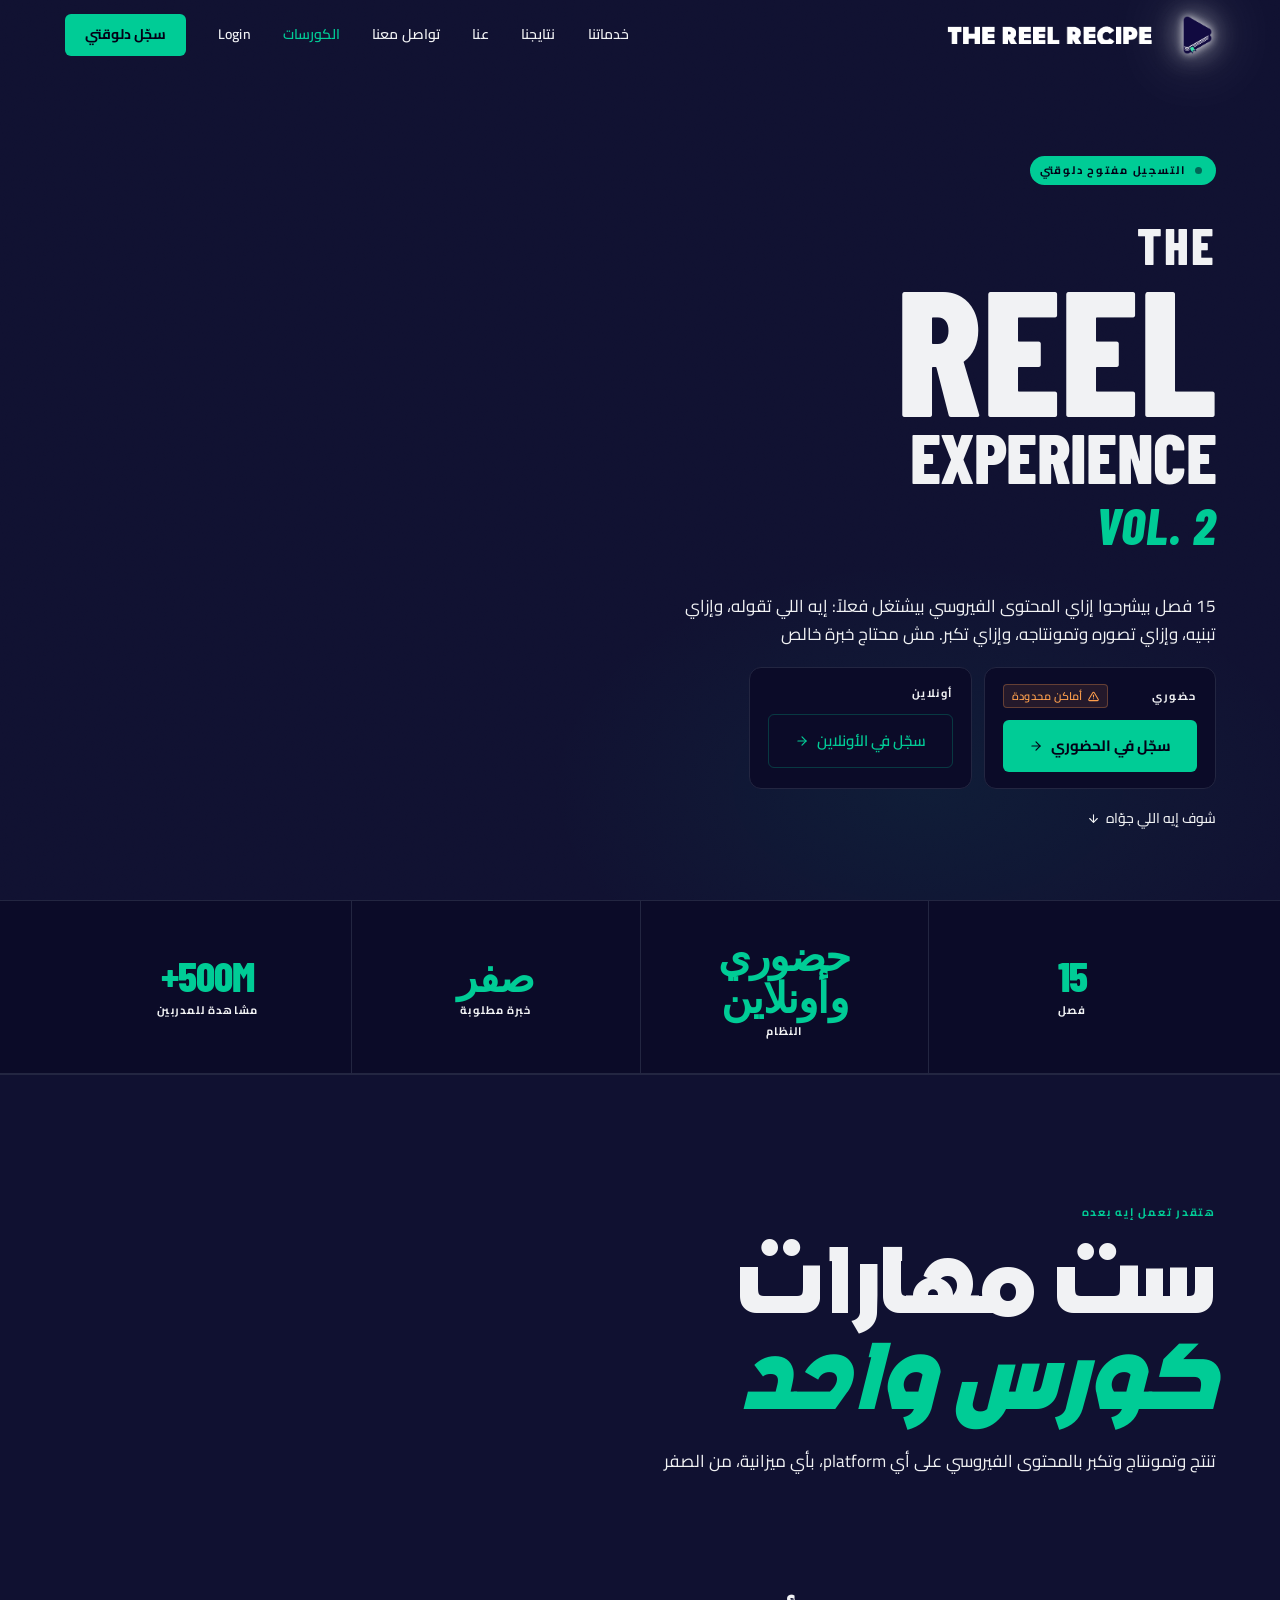
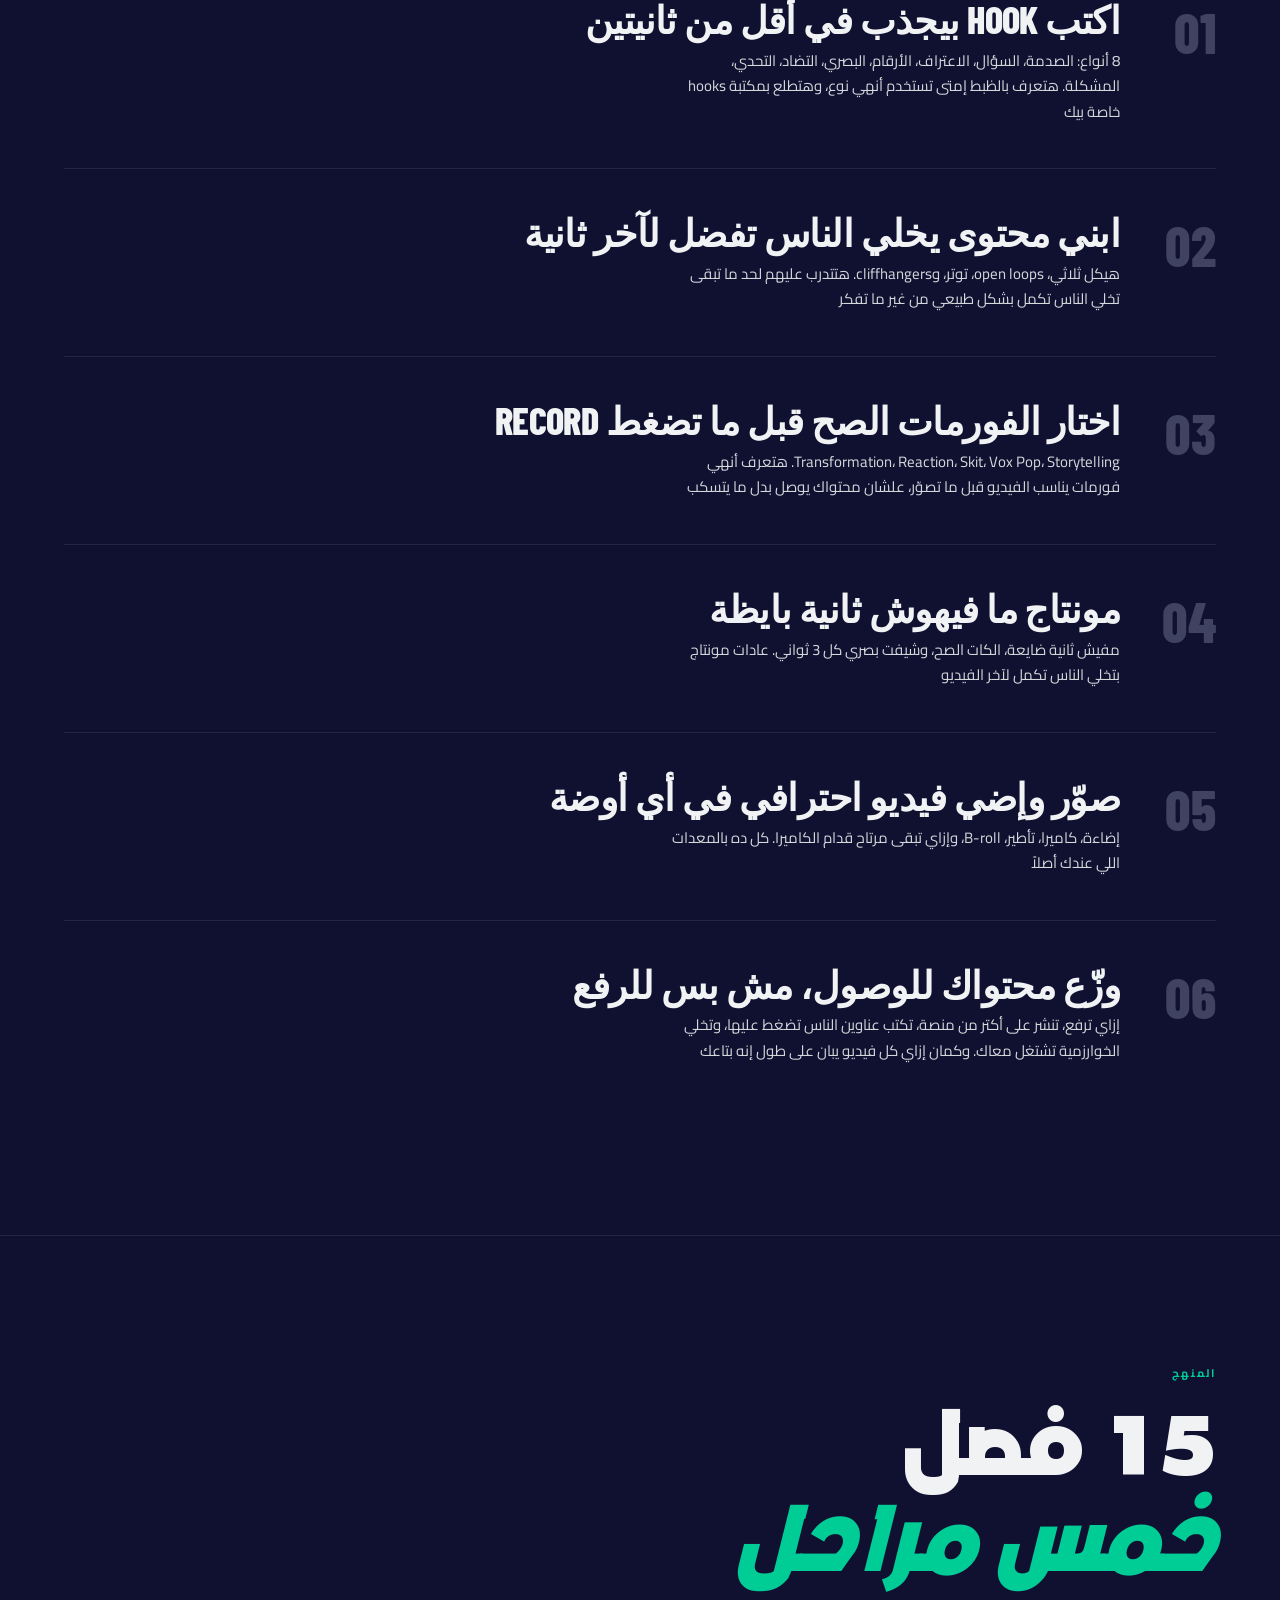
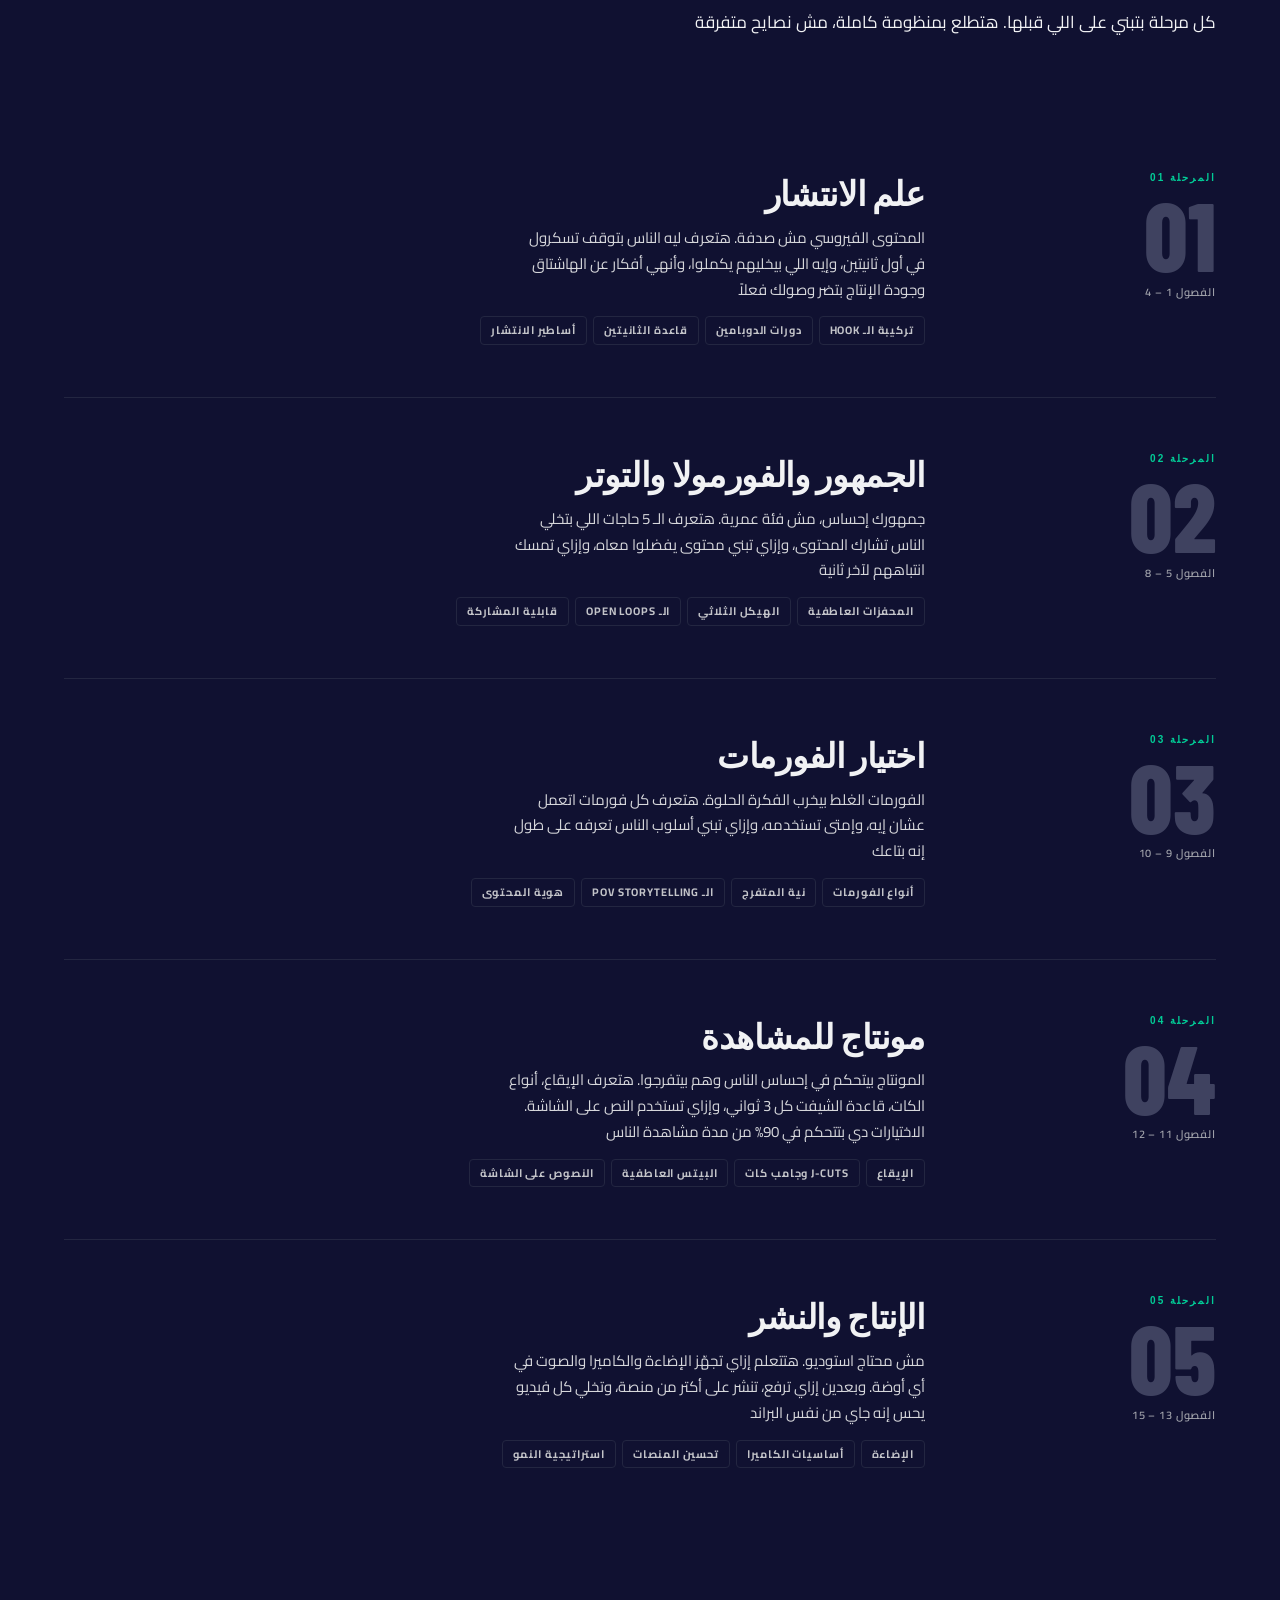
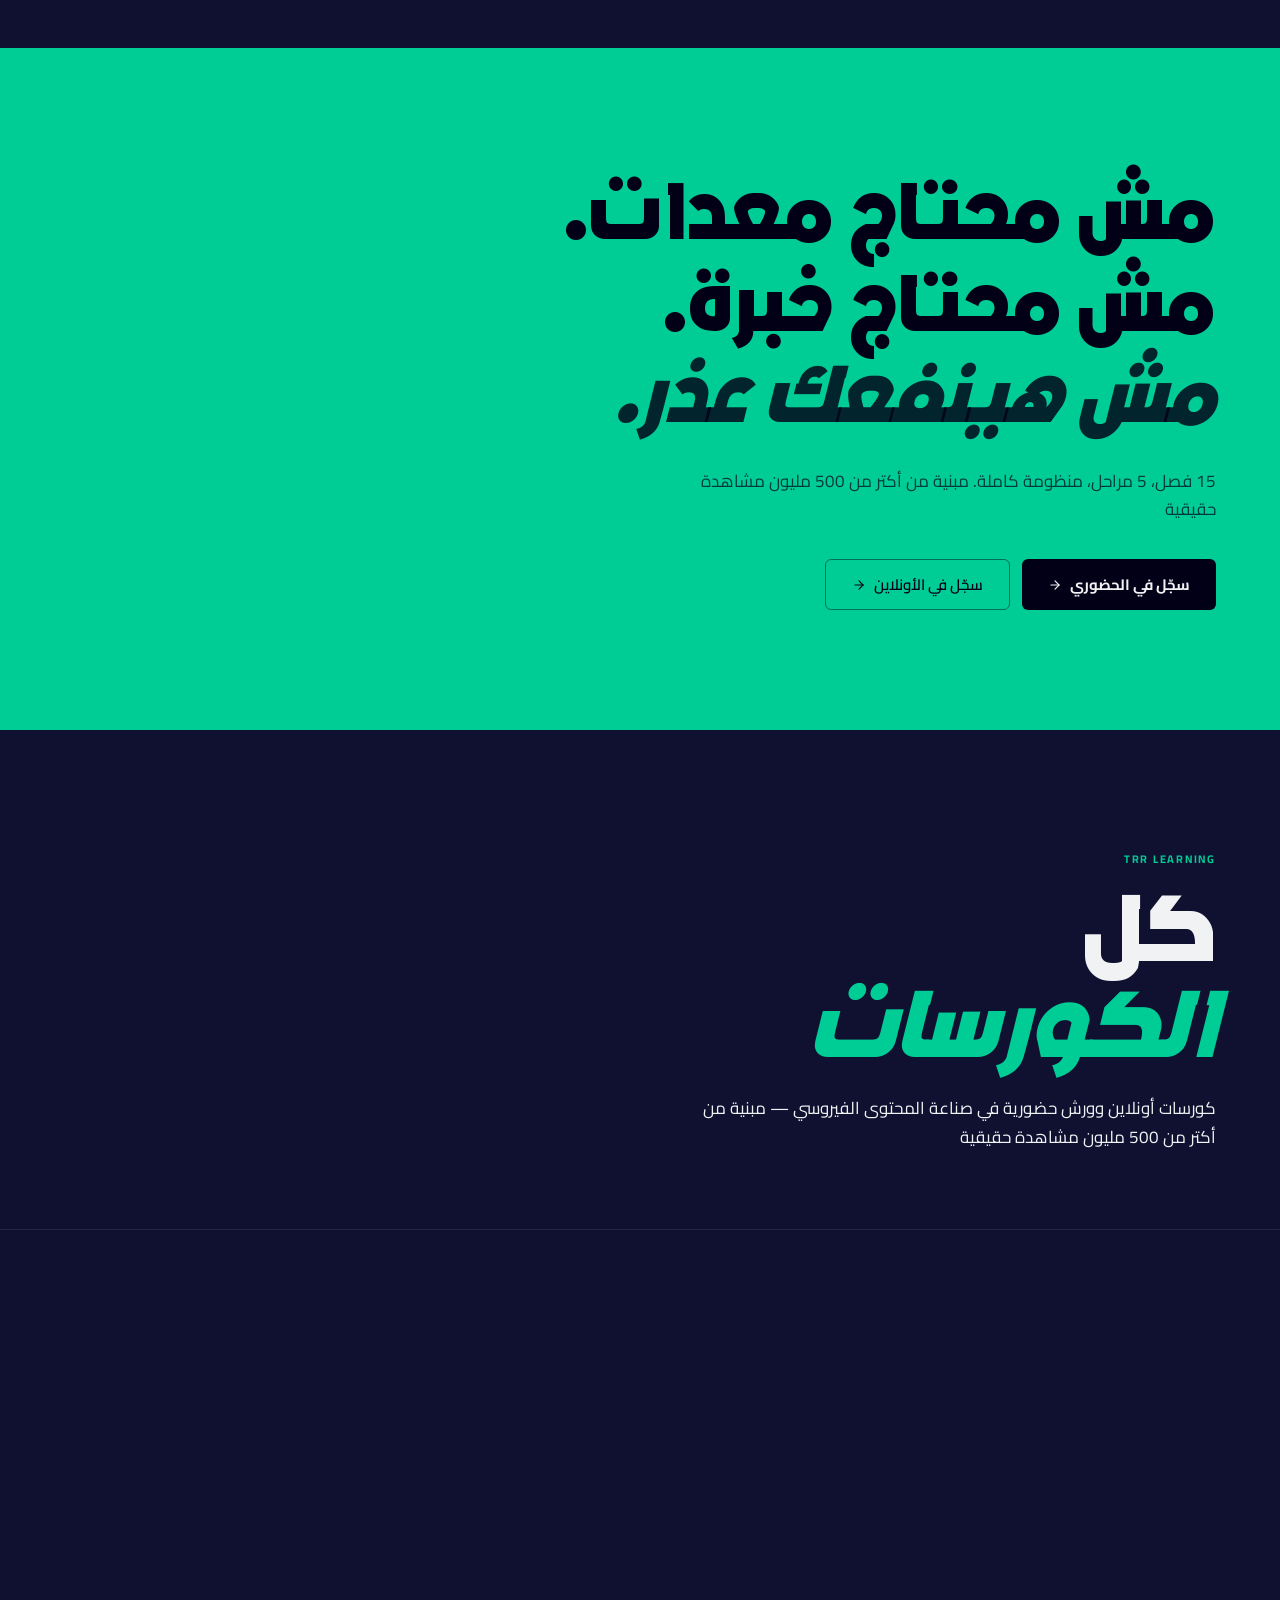
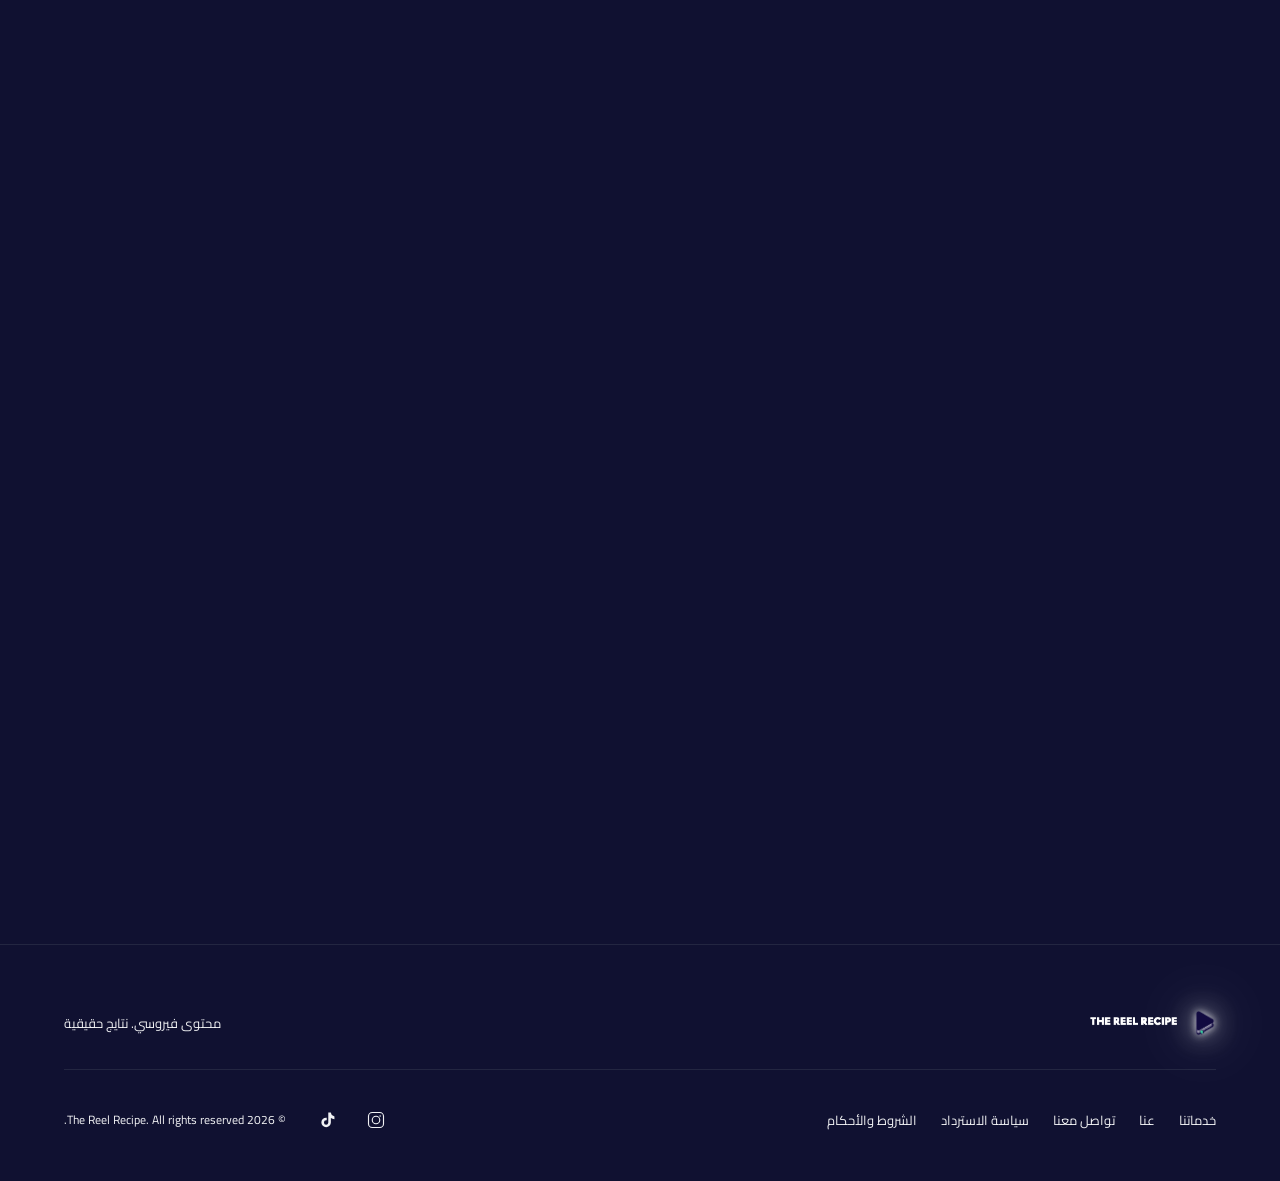
==== commit fb1052d2: "Translate all learn pages to Egyptian Arabic (عامية مصرية) Full translation of all user-visible text" ====
--- a/index.html
+++ b/index.html
@@ -1,5 +1,5 @@
 <!DOCTYPE html>
-<html lang="en" dir="ltr">
+<html lang="ar" dir="rtl">
 <head>
   <!-- Google Tag Manager -->
   <script>(function(w,d,s,l,i){w[l]=w[l]||[];w[l].push({'gtm.start':
@@ -12,7 +12,7 @@
   <meta charset="UTF-8">
   <meta name="viewport" content="width=device-width, initial-scale=1.0">
   <title>The Reel Experience Vol. 2 | The Reel Recipe</title>
-  <meta name="description" content="The Reel Experience Vol. 2 — 15 chapters. The complete system for making content that goes viral, from the team behind 500M+ views.">
+  <meta name="description" content="The Reel Experience Vol. 2 — 15 فصل. المنظومة الكاملة لصناعة محتوى بيتريند، من الفريق اللي عمل أكتر من 500 مليون مشاهدة.">
   <meta name="theme-color" content="#090b1a">
 
   <link rel="preconnect" href="https://fonts.googleapis.com">
@@ -454,7 +454,7 @@
   height="0" width="0" style="display:none;visibility:hidden"></iframe></noscript>
   <!-- End Google Tag Manager (noscript) -->
 
-  <a href="#main-content" class="skip-link">Skip to content</a>
+  <a href="#main-content" class="skip-link">انتقل للمحتوى</a>
 
   <!-- ===== NAVBAR ===== -->
   <div class="navbar-wrap" id="navbar-wrap">
@@ -472,19 +472,19 @@
         </a>
 
         <div class="nb-links">
-          <a href="./#services" class="nb-link">Services</a>
-          <a href="./#work" class="nb-link">Results</a>
-          <a href="./#about" class="nb-link">About</a>
-          <a href="./#contact" class="nb-link">Contact</a>
-          <a href="./index.html" class="nb-link nb-link--courses">Courses</a>
+          <a href="./#services" class="nb-link">خدماتنا</a>
+          <a href="./#work" class="nb-link">نتايجنا</a>
+          <a href="./#about" class="nb-link">عنا</a>
+          <a href="./#contact" class="nb-link">تواصل معنا</a>
+          <a href="./index.html" class="nb-link nb-link--courses">الكورسات</a>
           <a href="./login.html" class="nb-link" id="nav-login">Login</a>
-          <a href="./my-learning.html" class="nb-link" id="nav-mylearning" style="display:none">My Learning</a>
-          <button class="nb-link" id="nav-logout" style="display:none;background:none;border:none;cursor:pointer;font:inherit;color:inherit;padding:0;">Log out</button>
-          <a href="https://airtable.com/appj3aOW7Qep6cPSx/pagvALyDfWmsXf89I/form" target="_blank" rel="noopener noreferrer" class="nb-cta">Enroll Now</a>
+          <a href="./my-learning.html" class="nb-link" id="nav-mylearning" style="display:none">تعلمي</a>
+          <button class="nb-link" id="nav-logout" style="display:none;background:none;border:none;cursor:pointer;font:inherit;color:inherit;padding:0;">خروج</button>
+          <a href="https://airtable.com/appj3aOW7Qep6cPSx/pagvALyDfWmsXf89I/form" target="_blank" rel="noopener noreferrer" class="nb-cta">سجّل دلوقتي</a>
         </div>
 
         <div class="nb-right-mobile">
-          <button type="button" class="nb-menu-btn" id="menuBtn" aria-label="Toggle menu">
+          <button type="button" class="nb-menu-btn" id="menuBtn" aria-label="افتح القائمة">
             <svg id="iconMenu" width="22" height="22" viewBox="0 0 24 24" fill="none" stroke="currentColor" stroke-width="2" stroke-linecap="round"><line x1="3" y1="6" x2="21" y2="6"/><line x1="3" y1="12" x2="21" y2="12"/><line x1="3" y1="18" x2="21" y2="18"/></svg>
             <svg id="iconX" width="22" height="22" viewBox="0 0 24 24" fill="none" stroke="currentColor" stroke-width="2" stroke-linecap="round" style="display:none"><line x1="18" y1="6" x2="6" y2="18"/><line x1="6" y1="6" x2="18" y2="18"/></svg>
           </button>
@@ -500,20 +500,20 @@
         <source srcset="./logo-icon.avif" type="image/avif">
         <img src="./logo-icon.png" alt="" class="mm-logo-icon">
       </picture>
-      <button type="button" class="mobile-close" onclick="closeMobile()" aria-label="Close menu">
+      <button type="button" class="mobile-close" onclick="closeMobile()" aria-label="إغلاق القائمة">
         <svg width="24" height="24" viewBox="0 0 24 24" fill="none" stroke="currentColor" stroke-width="2" stroke-linecap="round"><line x1="18" y1="6" x2="6" y2="18"/><line x1="6" y1="6" x2="18" y2="18"/></svg>
       </button>
     </div>
     <div class="mobile-links">
-      <a href="./#services" class="mobile-link" onclick="closeMobile()">Services</a>
-      <a href="./#work" class="mobile-link" onclick="closeMobile()">Results</a>
-      <a href="./#about" class="mobile-link" onclick="closeMobile()">About</a>
-      <a href="./#contact" class="mobile-link" onclick="closeMobile()">Contact</a>
-      <a href="./index.html" class="mobile-link mobile-link--courses" onclick="closeMobile()">Courses</a>
+      <a href="./#services" class="mobile-link" onclick="closeMobile()">خدماتنا</a>
+      <a href="./#work" class="mobile-link" onclick="closeMobile()">نتايجنا</a>
+      <a href="./#about" class="mobile-link" onclick="closeMobile()">عنا</a>
+      <a href="./#contact" class="mobile-link" onclick="closeMobile()">تواصل معنا</a>
+      <a href="./index.html" class="mobile-link mobile-link--courses" onclick="closeMobile()">الكورسات</a>
       <a href="./login.html" class="mobile-link" id="mob-login" onclick="closeMobile()">Login</a>
-      <a href="./my-learning.html" class="mobile-link" id="mob-mylearning" style="display:none" onclick="closeMobile()">My Learning</a>
-      <button class="mobile-link" id="mob-logout" style="display:none;background:none;border:none;cursor:pointer;font:inherit;text-align:left;width:100%;padding:10px 0;border-bottom:1px solid var(--border);" onclick="closeMobile()">Log out</button>
-      <a href="https://airtable.com/appj3aOW7Qep6cPSx/pagvALyDfWmsXf89I/form" target="_blank" rel="noopener noreferrer" class="mobile-cta">Enroll Now</a>
+      <a href="./my-learning.html" class="mobile-link" id="mob-mylearning" style="display:none" onclick="closeMobile()">تعلمي</a>
+      <button class="mobile-link" id="mob-logout" style="display:none;background:none;border:none;cursor:pointer;font:inherit;text-align:left;width:100%;padding:10px 0;border-bottom:1px solid var(--border);" onclick="closeMobile()">خروج</button>
+      <a href="https://airtable.com/appj3aOW7Qep6cPSx/pagvALyDfWmsXf89I/form" target="_blank" rel="noopener noreferrer" class="mobile-cta">سجّل دلوقتي</a>
     </div>
   </div>
 
@@ -525,7 +525,7 @@
 
         <div class="enroll-badge fade-up" style="animation-delay:.2s">
           <span class="enroll-badge-dot"></span>
-          Now Enrolling
+          التسجيل مفتوح دلوقتي
         </div>
 
         <h1 class="course-title">
@@ -536,29 +536,29 @@
         </h1>
 
         <div class="course-hero-foot fade-up" style="animation-delay:.8s">
-          <p class="hero-sub">15 chapters on how viral content actually works: what to say, how to structure it, how to shoot and edit it, how to grow. No experience needed</p>
+          <p class="hero-sub">15 فصل بيشرحوا إزاي المحتوى الفيروسي بيشتغل فعلاً: إيه اللي تقوله، وإزاي تبنيه، وإزاي تصوره وتمونتاجه، وإزاي تكبر. مش محتاج خبرة خالص</p>
           <div class="course-format-options">
 
             <div class="format-card">
               <div class="format-card-header">
-                <span class="format-label">Physical</span>
+                <span class="format-label">حضوري</span>
                 <span class="seats-alert">
                   <svg width="11" height="11" viewBox="0 0 24 24" fill="none" stroke="currentColor" stroke-width="2.2" stroke-linecap="round" stroke-linejoin="round" aria-hidden="true"><path d="M10.29 3.86L1.82 18a2 2 0 0 0 1.71 3h16.94a2 2 0 0 0 1.71-3L13.71 3.86a2 2 0 0 0-3.42 0z"/><line x1="12" y1="9" x2="12" y2="13"/><line x1="12" y1="17" x2="12.01" y2="17"/></svg>
-                  Limited seats
+                  أماكن محدودة
                 </span>
               </div>
               <a href="https://airtable.com/appj3aOW7Qep6cPSx/pagvALyDfWmsXf89I/form" target="_blank" rel="noopener noreferrer" class="btn-primary">
-                Enroll In Physical
+                سجّل في الحضوري
                 <svg width="14" height="14" viewBox="0 0 24 24" fill="none" stroke="currentColor" stroke-width="2" stroke-linecap="round" aria-hidden="true"><path d="M5 12h14"/><path d="m12 5 7 7-7 7"/></svg>
               </a>
             </div>
 
             <div class="format-card">
               <div class="format-card-header">
-                <span class="format-label">Online</span>
+                <span class="format-label">أونلاين</span>
               </div>
               <a href="https://airtable.com/appj3aOW7Qep6cPSx/pagvALyDfWmsXf89I/form" target="_blank" rel="noopener noreferrer" class="btn-ghost">
-                Enroll In Online
+                سجّل في الأونلاين
                 <svg width="14" height="14" viewBox="0 0 24 24" fill="none" stroke="currentColor" stroke-width="2" stroke-linecap="round" aria-hidden="true"><path d="M5 12h14"/><path d="m12 5 7 7-7 7"/></svg>
               </a>
             </div>
@@ -566,7 +566,7 @@
           </div>
 
           <a href="#what-you-get" class="course-see-inside">
-            See what's inside
+            شوف إيه اللي جوّاه
             <svg width="13" height="13" viewBox="0 0 24 24" fill="none" stroke="currentColor" stroke-width="2" stroke-linecap="round" stroke-linejoin="round" aria-hidden="true"><path d="M12 5v14"/><path d="m19 12-7 7-7-7"/></svg>
           </a>
         </div>
@@ -580,22 +580,22 @@
         <div class="course-meta-items">
           <div class="course-meta-item scroll-reveal">
             <span class="meta-val">15</span>
-            <span class="meta-lbl">Chapters</span>
+            <span class="meta-lbl">فصل</span>
           </div>
           <div class="meta-rule" aria-hidden="true"></div>
           <div class="course-meta-item scroll-reveal" style="transition-delay:.06s">
-            <span class="meta-val">Physical &amp; Online</span>
-            <span class="meta-lbl">Format</span>
+            <span class="meta-val">حضوري وأونلاين</span>
+            <span class="meta-lbl">النظام</span>
           </div>
           <div class="meta-rule" aria-hidden="true"></div>
           <div class="course-meta-item scroll-reveal" style="transition-delay:.12s">
-            <span class="meta-val">Zero</span>
-            <span class="meta-lbl">Experience Required</span>
+            <span class="meta-val">صفر</span>
+            <span class="meta-lbl">خبرة مطلوبة</span>
           </div>
           <div class="meta-rule" aria-hidden="true"></div>
           <div class="course-meta-item scroll-reveal" style="transition-delay:.18s">
             <span class="meta-val">500M+</span>
-            <span class="meta-lbl">Views by Your Instructors</span>
+            <span class="meta-lbl">مشاهدة للمدربين</span>
           </div>
         </div>
       </div>
@@ -606,12 +606,12 @@
       <div class="container">
 
         <div class="section-head scroll-reveal">
-          <div class="section-label">What You'll Be Able to Do</div>
+          <div class="section-label">هتقدر تعمل إيه بعده</div>
           <h2 class="section-title">
-            Six skills<br>
-            <em style="font-style:italic; color:var(--accent)">One Course</em>
+            ست مهارات<br>
+            <em style="font-style:italic; color:var(--accent)">كورس واحد</em>
           </h2>
-          <p class="section-sub">Produce, edit, and grow with viral content on any platform, at any budget, starting from zero</p>
+          <p class="section-sub">تنتج وتمونتاج وتكبر بالمحتوى الفيروسي على أي platform، بأي ميزانية، من الصفر</p>
         </div>
 
         <div class="outcomes-editorial">
@@ -619,48 +619,48 @@
           <div class="oe-row scroll-reveal">
             <span class="oe-n">01</span>
             <div class="oe-body">
-              <h3 class="oe-outcome">Write a hook that grabs in under 2 seconds</h3>
-              <p class="oe-detail">8 types: Shock, Question, Confession, Data, Visual, Contrast, Challenge, Problem. You'll know exactly which one to use and walk away with your own hooks library</p>
+              <h3 class="oe-outcome">اكتب hook بيجذب في أقل من ثانيتين</h3>
+              <p class="oe-detail">8 أنواع: الصدمة، السؤال، الاعتراف، الأرقام، البصري، التضاد، التحدي، المشكلة. هتعرف بالظبط إمتى تستخدم أنهي نوع، وهتطلع بمكتبة hooks خاصة بيك</p>
             </div>
           </div>
 
           <div class="oe-row scroll-reveal" style="transition-delay:.06s">
             <span class="oe-n">02</span>
             <div class="oe-body">
-              <h3 class="oe-outcome">Engineer content that holds till the last second</h3>
-              <p class="oe-detail">3-act structure, open loops, tension, cliffhangers. You practice these until keeping people watching all the way through feels like second nature</p>
+              <h3 class="oe-outcome">ابني محتوى يخلي الناس تفضل لآخر ثانية</h3>
+              <p class="oe-detail">هيكل ثلاثي، open loops، توتر، وcliffhangers. هتتدرب عليهم لحد ما تبقى تخلي الناس تكمل بشكل طبيعي من غير ما تفكر</p>
             </div>
           </div>
 
           <div class="oe-row scroll-reveal" style="transition-delay:.1s">
             <span class="oe-n">03</span>
             <div class="oe-body">
-              <h3 class="oe-outcome">Pick the right format before you hit record</h3>
-              <p class="oe-detail">Transformation, Reaction, Skit, Vox Pop, Storytelling. You'll know which format fits before you hit record, so your content lands instead of getting skipped</p>
+              <h3 class="oe-outcome">اختار الفورمات الصح قبل ما تضغط record</h3>
+              <p class="oe-detail">Transformation، Reaction، Skit، Vox Pop، Storytelling. هتعرف أنهي فورمات يناسب الفيديو قبل ما تصوّر، علشان محتواك يوصل بدل ما يتسكب</p>
             </div>
           </div>
 
           <div class="oe-row scroll-reveal" style="transition-delay:.14s">
             <span class="oe-n">04</span>
             <div class="oe-body">
-              <h3 class="oe-outcome">Edit so nothing is wasted</h3>
-              <p class="oe-detail">No wasted seconds, the right cuts, a visual shift every 3 seconds. The editing habits that keep people watching all the way to the end</p>
+              <h3 class="oe-outcome">مونتاج ما فيهوش ثانية بايظة</h3>
+              <p class="oe-detail">مفيش ثانية ضايعة، الكات الصح، وشيفت بصري كل 3 ثواني. عادات مونتاج بتخلي الناس تكمل لآخر الفيديو</p>
             </div>
           </div>
 
           <div class="oe-row scroll-reveal" style="transition-delay:.18s">
             <span class="oe-n">05</span>
             <div class="oe-body">
-              <h3 class="oe-outcome">Shoot and light a professional video in any room</h3>
-              <p class="oe-detail">Lighting, camera, framing, B-roll, and feeling comfortable on camera. All of it with whatever gear you already have</p>
+              <h3 class="oe-outcome">صوّر وإضي فيديو احترافي في أي أوضة</h3>
+              <p class="oe-detail">إضاءة، كاميرا، تأطير، B-roll، وإزاي تبقى مرتاح قدام الكاميرا. كل ده بالمعدات اللي عندك أصلاً</p>
             </div>
           </div>
 
           <div class="oe-row scroll-reveal" style="transition-delay:.22s">
             <span class="oe-n">06</span>
             <div class="oe-body">
-              <h3 class="oe-outcome">Distribute for reach, not just uploads</h3>
-              <p class="oe-detail">How to upload, cross-post, write titles that get clicked, and make the algorithm work for you. Plus how to make every video feel instantly recognizable as yours</p>
+              <h3 class="oe-outcome">وزّع محتواك للوصول، مش بس للرفع</h3>
+              <p class="oe-detail">إزاي ترفع، تنشر على أكتر من منصة، تكتب عناوين الناس تضغط عليها، وتخلي الخوارزمية تشتغل معاك. وكمان إزاي كل فيديو يبان على طول إنه بتاعك</p>
             </div>
           </div>
 
@@ -673,102 +673,102 @@
       <div class="container">
 
         <div class="section-head scroll-reveal">
-          <div class="section-label">The Curriculum</div>
+          <div class="section-label">المنهج</div>
           <h2 class="section-title">
-            15 chapters<br>
-            <em style="font-style:italic; color:var(--accent)">Five phases</em>
+            15 فصل<br>
+            <em style="font-style:italic; color:var(--accent)">خمس مراحل</em>
           </h2>
-          <p class="section-sub">Each phase builds on the last. You leave with a full system, not scattered tips</p>
+          <p class="section-sub">كل مرحلة بتبني على اللي قبلها. هتطلع بمنظومة كاملة، مش نصايح متفرقة</p>
         </div>
 
         <div class="phase-list">
 
           <div class="phase-row scroll-reveal">
             <div class="phase-meta">
-              <span class="phase-tag">Phase 01</span>
+              <span class="phase-tag">المرحلة 01</span>
               <div class="phase-num">01</div>
-              <span class="phase-chapters">Chapters 1 – 4</span>
+              <span class="phase-chapters">الفصول 1 – 4</span>
             </div>
             <div class="phase-content">
-              <h3 class="phase-name">The Science of Virality</h3>
-              <p class="phase-desc">Viral content is not random. You'll learn why people stop scrolling in the first 2 seconds, what keeps them watching, and which beliefs about hashtags and production quality are actually hurting your reach</p>
+              <h3 class="phase-name">علم الانتشار</h3>
+              <p class="phase-desc">المحتوى الفيروسي مش صدفة. هتعرف ليه الناس بتوقف تسكرول في أول ثانيتين، وإيه اللي بيخليهم يكملوا، وأنهي أفكار عن الهاشتاق وجودة الإنتاج بتضر وصولك فعلاً</p>
               <div class="phase-topics">
-                <span class="phase-topic">Hook architecture</span>
-                <span class="phase-topic">Dopamine cycles</span>
-                <span class="phase-topic">The 2-second rule</span>
-                <span class="phase-topic">Virality myths</span>
+                <span class="phase-topic">تركيبة الـ hook</span>
+                <span class="phase-topic">دورات الدوبامين</span>
+                <span class="phase-topic">قاعدة الثانيتين</span>
+                <span class="phase-topic">أساطير الانتشار</span>
               </div>
             </div>
           </div>
 
           <div class="phase-row scroll-reveal" style="transition-delay:.07s">
             <div class="phase-meta">
-              <span class="phase-tag">Phase 02</span>
+              <span class="phase-tag">المرحلة 02</span>
               <div class="phase-num">02</div>
-              <span class="phase-chapters">Chapters 5 – 8</span>
+              <span class="phase-chapters">الفصول 5 – 8</span>
             </div>
             <div class="phase-content">
-              <h3 class="phase-name">Audience, Formula &amp; Tension</h3>
-              <p class="phase-desc">Your audience is a feeling, not an age group. You'll learn the 5 things that make people share, how to build content that keeps them watching, and how to hold their attention right till the end</p>
+              <h3 class="phase-name">الجمهور والفورمولا والتوتر</h3>
+              <p class="phase-desc">جمهورك إحساس، مش فئة عمرية. هتعرف الـ 5 حاجات اللي بتخلي الناس تشارك المحتوى، وإزاي تبني محتوى يفضلوا معاه، وإزاي تمسك انتباههم لآخر ثانية</p>
               <div class="phase-topics">
-                <span class="phase-topic">Emotional triggers</span>
-                <span class="phase-topic">3-act structure</span>
-                <span class="phase-topic">Open loops</span>
-                <span class="phase-topic">Shareability</span>
+                <span class="phase-topic">المحفزات العاطفية</span>
+                <span class="phase-topic">الهيكل الثلاثي</span>
+                <span class="phase-topic">الـ open loops</span>
+                <span class="phase-topic">قابلية المشاركة</span>
               </div>
             </div>
           </div>
 
           <div class="phase-row scroll-reveal" style="transition-delay:.14s">
             <div class="phase-meta">
-              <span class="phase-tag">Phase 03</span>
+              <span class="phase-tag">المرحلة 03</span>
               <div class="phase-num">03</div>
-              <span class="phase-chapters">Chapters 9 – 10</span>
+              <span class="phase-chapters">الفصول 9 – 10</span>
             </div>
             <div class="phase-content">
-              <h3 class="phase-name">Format Selection</h3>
-              <p class="phase-desc">Picking the wrong format kills a good idea. You'll learn what each format is built for, when to use it, and how to build a style people instantly recognize as yours</p>
+              <h3 class="phase-name">اختيار الفورمات</h3>
+              <p class="phase-desc">الفورمات الغلط بيخرب الفكرة الحلوة. هتعرف كل فورمات اتعمل عشان إيه، وإمتى تستخدمه، وإزاي تبني أسلوب الناس تعرفه على طول إنه بتاعك</p>
               <div class="phase-topics">
-                <span class="phase-topic">Format types</span>
-                <span class="phase-topic">Viewer intent</span>
-                <span class="phase-topic">POV storytelling</span>
-                <span class="phase-topic">Content identity</span>
+                <span class="phase-topic">أنواع الفورمات</span>
+                <span class="phase-topic">نية المتفرج</span>
+                <span class="phase-topic">الـ POV storytelling</span>
+                <span class="phase-topic">هوية المحتوى</span>
               </div>
             </div>
           </div>
 
           <div class="phase-row scroll-reveal" style="transition-delay:.21s">
             <div class="phase-meta">
-              <span class="phase-tag">Phase 04</span>
+              <span class="phase-tag">المرحلة 04</span>
               <div class="phase-num">04</div>
-              <span class="phase-chapters">Chapters 11 – 12</span>
+              <span class="phase-chapters">الفصول 11 – 12</span>
             </div>
             <div class="phase-content">
-              <h3 class="phase-name">Editing for Retention</h3>
-              <p class="phase-desc">Editing controls how people feel while watching. You'll learn pacing, cut types, the 3-second shift rule, and how to use text on screen. These choices drive 90% of how long people actually watch</p>
+              <h3 class="phase-name">مونتاج للمشاهدة</h3>
+              <p class="phase-desc">المونتاج بيتحكم في إحساس الناس وهم بيتفرجوا. هتعرف الإيقاع، أنواع الكات، قاعدة الشيفت كل 3 ثواني، وإزاي تستخدم النص على الشاشة. الاختيارات دي بتتحكم في 90% من مدة مشاهدة الناس</p>
               <div class="phase-topics">
-                <span class="phase-topic">Pacing</span>
-                <span class="phase-topic">J-cuts &amp; jump cuts</span>
-                <span class="phase-topic">Emotional beats</span>
-                <span class="phase-topic">Text overlays</span>
+                <span class="phase-topic">الإيقاع</span>
+                <span class="phase-topic">J-cuts وجامب كات</span>
+                <span class="phase-topic">البيتس العاطفية</span>
+                <span class="phase-topic">النصوص على الشاشة</span>
               </div>
             </div>
           </div>
 
           <div class="phase-row scroll-reveal" style="transition-delay:.28s">
             <div class="phase-meta">
-              <span class="phase-tag">Phase 05</span>
+              <span class="phase-tag">المرحلة 05</span>
               <div class="phase-num">05</div>
-              <span class="phase-chapters">Chapters 13 – 15</span>
+              <span class="phase-chapters">الفصول 13 – 15</span>
             </div>
             <div class="phase-content">
-              <h3 class="phase-name">Production &amp; Distribution</h3>
-              <p class="phase-desc">You don't need a studio. You'll learn to set up light, camera, and sound in any room. Then how to upload, cross-post, and make every video feel like it came from the same brand</p>
+              <h3 class="phase-name">الإنتاج والنشر</h3>
+              <p class="phase-desc">مش محتاج استوديو. هتتعلم إزاي تجهّز الإضاءة والكاميرا والصوت في أي أوضة. وبعدين إزاي ترفع، تنشر على أكتر من منصة، وتخلي كل فيديو يحس إنه جاي من نفس البراند</p>
               <div class="phase-topics">
-                <span class="phase-topic">Lighting</span>
-                <span class="phase-topic">Camera basics</span>
-                <span class="phase-topic">Platform optimization</span>
-                <span class="phase-topic">Growth strategy</span>
+                <span class="phase-topic">الإضاءة</span>
+                <span class="phase-topic">أساسيات الكاميرا</span>
+                <span class="phase-topic">تحسين المنصات</span>
+                <span class="phase-topic">استراتيجية النمو</span>
               </div>
             </div>
           </div>
@@ -782,18 +782,18 @@
       <div class="container">
         <div class="cta-inner scroll-reveal">
           <h2 class="cta-hl">
-            No gear.<br>
-            No experience.<br>
-            <em>No excuses.</em>
+            مش محتاج معدات.<br>
+            مش محتاج خبرة.<br>
+            <em>مش هينفعك عذر.</em>
           </h2>
-          <p class="cta-sub">15 chapters, 5 phases, one complete system. Built from 500M+ real views</p>
+          <p class="cta-sub">15 فصل، 5 مراحل، منظومة كاملة. مبنية من أكتر من 500 مليون مشاهدة حقيقية</p>
           <div class="cta-btns">
             <a href="https://airtable.com/appj3aOW7Qep6cPSx/pagvALyDfWmsXf89I/form" target="_blank" rel="noopener noreferrer" class="btn-dark">
-              Enroll In Physical
+              سجّل في الحضوري
               <svg width="14" height="14" viewBox="0 0 24 24" fill="none" stroke="currentColor" stroke-width="2" stroke-linecap="round" aria-hidden="true"><path d="M5 12h14"/><path d="m12 5 7 7-7 7"/></svg>
             </a>
             <a href="https://airtable.com/appj3aOW7Qep6cPSx/pagvALyDfWmsXf89I/form" target="_blank" rel="noopener noreferrer" class="btn-outline-dark">
-              Enroll In Online
+              سجّل في الأونلاين
               <svg width="14" height="14" viewBox="0 0 24 24" fill="none" stroke="currentColor" stroke-width="2" stroke-linecap="round" aria-hidden="true"><path d="M5 12h14"/><path d="m12 5 7 7-7 7"/></svg>
             </a>
           </div>
@@ -806,11 +806,11 @@
       <div class="container">
         <div class="section-label fade-up" style="animation-delay:.1s">TRR Learning</div>
         <h2 class="section-title fade-up" style="animation-delay:.22s">
-          All<br>
-          <em style="font-style:italic; color:var(--accent)">Courses</em>
+          كل<br>
+          <em style="font-style:italic; color:var(--accent)">الكورسات</em>
         </h2>
         <p class="section-sub fade-up" style="animation-delay:.34s;max-width:52ch">
-          Online courses and in-person workshops on viral content creation — built from 500M+ real views
+          كورسات أونلاين وورش حضورية في صناعة المحتوى الفيروسي — مبنية من أكتر من 500 مليون مشاهدة حقيقية
         </p>
       </div>
     </section>
@@ -837,15 +837,15 @@
               <img src="./logo-wordmark.png" alt="The Reel Recipe" class="footer-wm">
             </picture>
           </a>
-          <p class="footer-tag">Viral content. Real results</p>
+          <p class="footer-tag">محتوى فيروسي. نتايج حقيقية</p>
         </div>
         <div class="footer-bottom">
           <nav class="footer-nav">
-            <a href="./#services" class="footer-link">Services</a>
-            <a href="./#about" class="footer-link">About</a>
-            <a href="./#contact" class="footer-link">Contact</a>
-            <a href="./refund-policy.html" class="footer-link">Refund Policy</a>
-            <a href="./terms.html" class="footer-link">Terms</a>
+            <a href="./#services" class="footer-link">خدماتنا</a>
+            <a href="./#about" class="footer-link">عنا</a>
+            <a href="./#contact" class="footer-link">تواصل معنا</a>
+            <a href="./refund-policy.html" class="footer-link">سياسة الاسترداد</a>
+            <a href="./terms.html" class="footer-link">الشروط والأحكام</a>
           </nav>
           <div class="footer-end">
             <div class="footer-socials">
@@ -881,7 +881,7 @@
 
     const grid = document.getElementById('courses-grid');
     COURSES.forEach((course, i) => {
-      const typeLabel  = course.type === 'online' ? 'Online' : 'In-person';
+      const typeLabel  = course.type === 'online' ? 'أونلاين' : 'حضوري';
       const badgeClass = course.type === 'online' ? 'type-badge--online' : 'type-badge--physical';
       const venueLine  = (course.venue || course.date)
         ? `<div class="course-card-meta">
@@ -908,10 +908,10 @@
         <div class="course-card-footer">
           <div class="course-price-block">
             <span class="course-price">${formatPrice(course.priceEGP)}</span>
-            <span class="price-vat-note">Price includes VAT</span>
+            <span class="price-vat-note">السعر شامل الضريبة</span>
           </div>
           <a href="./checkout.html?course=${encodeURIComponent(course.id)}" class="btn-primary">
-            Enrol
+            سجّل
             <svg width="14" height="14" viewBox="0 0 24 24" fill="none" stroke="currentColor" stroke-width="2" stroke-linecap="round" aria-hidden="true"><path d="M5 12h14"/><path d="m12 5 7 7-7 7"/></svg>
           </a>
         </div>
